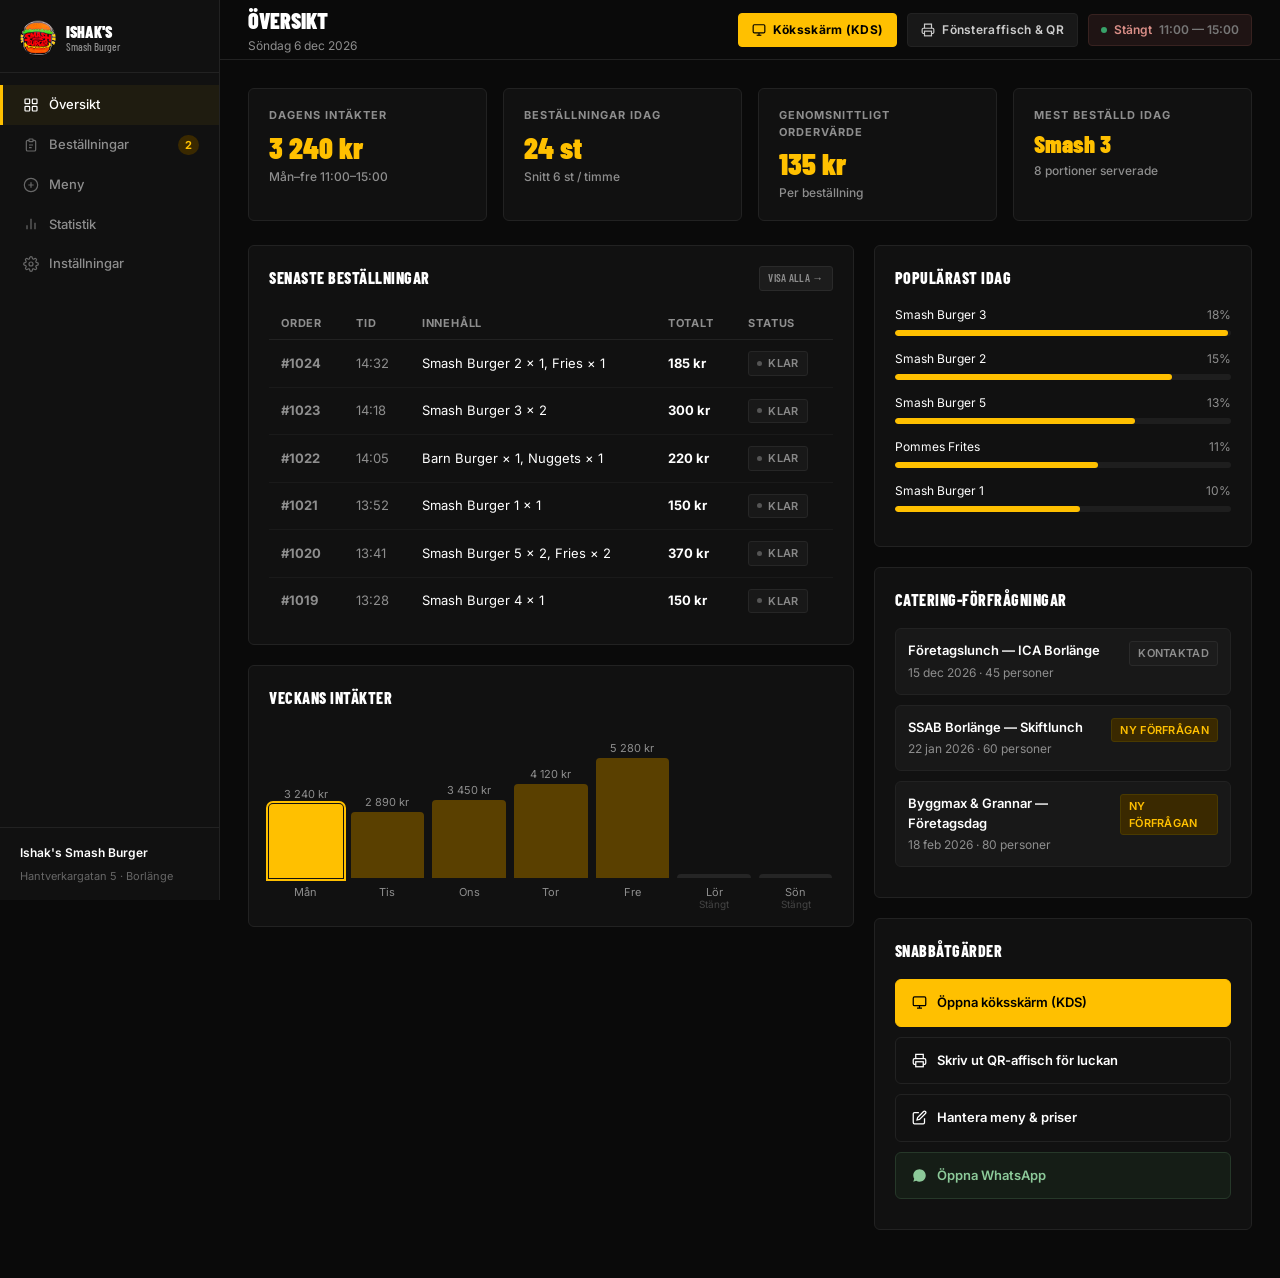
==== admin/index.html @ 3f431cbb "Eliminate AI slop: remove emojis, neon colors, purple links, and fake metrics; overhaul to Toast POS" ====
<!DOCTYPE html>
<html lang="sv">
<head>
  <meta charset="UTF-8" />
  <meta name="viewport" content="width=device-width, initial-scale=1.0" />
  <title>Admin — Ishak's Smash Burger</title>
  <meta name="robots" content="noindex, nofollow" />
  <link rel="icon" type="image/png" href="../assets/images/logo.png" />
  <link rel="preconnect" href="https://fonts.googleapis.com" />
  <link rel="preconnect" href="https://fonts.gstatic.com" crossorigin />
  <link href="https://fonts.googleapis.com/css2?family=Barlow+Condensed:wght@700;800;900&family=Inter:wght@400;500;600;700&display=swap" rel="stylesheet" />
<style>
*,*::before,*::after{box-sizing:border-box;margin:0;padding:0}
:root{
  --bg:#0A0A0A;--surface:#111111;--surface-2:#181818;--border:#222;
  --ink:#fff;--muted:#8E8E8E;--yellow:#FFC000;--yellow-dim:#3a2900;
  --green:#2ecc71;--green-dim:#0d2b1a;--red:#e74c3c;--red-dim:#2b0d0d;
  --sidebar:220px;--font-d:'Barlow Condensed',sans-serif;--font-b:'Inter',system-ui,sans-serif;
}
body{background:var(--bg);color:var(--ink);font-family:var(--font-b);font-size:14px;line-height:1.5;-webkit-font-smoothing:antialiased;display:flex;min-height:100vh}
a{text-decoration:none;color:inherit}button{cursor:pointer;border:none;background:none;font:inherit;color:inherit}
input,select,textarea{font:inherit;color:inherit;background:var(--surface-2);border:1px solid var(--border);border-radius:6px;padding:8px 12px;width:100%;outline:none;transition:border-color .15s}
input:focus,select:focus,textarea:focus{border-color:#444}

/* SIDEBAR */
.sidebar{
  width:var(--sidebar);min-width:var(--sidebar);background:var(--surface);border-right:1px solid var(--border);
  display:flex;flex-direction:column;position:fixed;top:0;left:0;height:100vh;z-index:200;transition:transform .25s;
}
.sidebar-logo{padding:20px 20px 16px;border-bottom:1px solid var(--border);display:flex;align-items:center;gap:10px}
.sidebar-logo svg{flex-shrink:0}
.sidebar-logo-text{font-family:var(--font-d);font-weight:900;font-size:16px;line-height:1.1;text-transform:uppercase}
.sidebar-logo-text span{display:block;font-size:11px;font-weight:500;text-transform:none;color:var(--muted)}
.sidebar-nav{flex:1;padding:12px 0;overflow-y:auto}
.nav-item{
  display:flex;align-items:center;gap:10px;padding:10px 20px;font-size:13px;font-weight:500;
  color:var(--muted);cursor:pointer;border-left:3px solid transparent;transition:all .15s;
}
.nav-item:hover{color:#fff;background:var(--surface-2)}
.nav-item.active{color:#fff;border-color:var(--yellow);background:rgba(255,192,0,.06)}
.nav-item svg{flex-shrink:0;opacity:.7}
.nav-item.active svg{opacity:1}
.sidebar-footer{padding:16px 20px;border-top:1px solid var(--border)}
.sidebar-footer-name{font-size:12px;font-weight:600;margin-bottom:6px}
.demo-badge{display:inline-block;background:var(--yellow);color:#000;font-family:var(--font-d);font-weight:800;font-size:11px;text-transform:uppercase;padding:3px 8px;border-radius:3px;letter-spacing:.5px}

/* MAIN */
.main{margin-left:var(--sidebar);flex:1;display:flex;flex-direction:column;min-height:100vh}
.topbar{
  position:sticky;top:0;z-index:100;background:var(--bg);border-bottom:1px solid var(--border);
  padding:0 28px;height:60px;display:flex;align-items:center;justify-content:space-between;gap:16px;
}
.topbar-left{display:flex;align-items:center;gap:14px}
.topbar-title{font-family:var(--font-d);font-weight:900;font-size:22px;text-transform:uppercase}
.topbar-sub{font-size:12px;color:var(--muted)}
.status-pill{display:flex;align-items:center;gap:7px;font-size:12px;font-weight:600;padding:6px 12px;border-radius:4px;border:1px solid #243b2a;background:#141f17;color:#8cc999}
.status-pill.closed{border-color:#382220;background:#1f1414;color:#d98e87}
.dot{width:6px;height:6px;border-radius:50%;background:#38a169}
.topbar-btn{background:var(--surface-2);border:1px solid var(--border);border-radius:4px;padding:7px 13px;font-size:12px;font-weight:600;letter-spacing:.3px;display:inline-flex;align-items:center;gap:7px;color:#ccc;transition:all .15s}
.topbar-btn:hover{border-color:#444;color:#fff;background:#222}
.topbar-btn.primary{background:var(--yellow);color:#000;border-color:var(--yellow);font-weight:700}
.topbar-btn.primary:hover{background:#e5ac00;border-color:#e5ac00}
.mobile-menu-btn{display:none;padding:8px;border-radius:6px;border:1px solid var(--border)}

/* CONTENT */
.content{padding:28px;flex:1}
.page{display:none}.page.active{display:block}

/* KPI GRID */
.kpi-grid{display:grid;grid-template-columns:repeat(4,1fr);gap:16px;margin-bottom:24px}
.kpi-card{background:var(--surface);border:1px solid var(--border);border-radius:6px;padding:18px 20px}
.kpi-label{font-size:11px;font-weight:700;text-transform:uppercase;letter-spacing:1px;color:var(--muted);margin-bottom:8px}
.kpi-value{font-family:var(--font-d);font-weight:900;font-size:30px;color:var(--yellow);line-height:1}
.kpi-sub{margin-top:6px;font-size:12px;color:var(--muted);font-weight:500}

/* SECTION CARDS */
.card{background:var(--surface);border:1px solid var(--border);border-radius:6px;padding:20px;margin-bottom:20px}
.card-title{font-family:var(--font-d);font-weight:800;font-size:16px;text-transform:uppercase;letter-spacing:.5px;margin-bottom:16px;display:flex;align-items:center;justify-content:space-between}

/* TABLES */
.data-table{width:100%;border-collapse:collapse}
.data-table th{font-size:11px;font-weight:700;text-transform:uppercase;letter-spacing:.8px;color:var(--muted);padding:8px 12px;text-align:left;border-bottom:1px solid var(--border)}
.data-table td{padding:11px 12px;border-bottom:1px solid #1a1a1a;font-size:13px;vertical-align:middle}
.data-table tr:last-child td{border:none}
.data-table tbody tr{transition:background .1s}
.data-table tbody tr:hover{background:var(--surface-2)}

/* STATUS TAGS */
.status-tag{display:inline-flex;align-items:center;gap:6px;font-size:11px;font-weight:600;padding:3px 8px;border-radius:3px;text-transform:uppercase;letter-spacing:.3px}
.status-done{background:#181818;color:#888;border:1px solid #262626}
.status-done::before{content:'';width:5px;height:5px;border-radius:50%;background:#555}
.status-active{background:#241d06;color:var(--yellow);border:1px solid #4a3a00}
.status-active::before{content:'';width:5px;height:5px;border-radius:50%;background:var(--yellow)}
.status-canceled{background:#261210;color:#c9756b;border:1px solid #421c17}

.badge{display:inline-flex;align-items:center;gap:4px;font-size:11px;font-weight:600;padding:3px 8px;border-radius:3px;text-transform:uppercase;letter-spacing:.3px}
.badge-green{background:#141f17;color:#8cc999;border:1px solid #233b2a}
.badge-yellow{background:var(--yellow-dim);color:var(--yellow);border:1px solid #4a3a00}
.badge-red{background:var(--red-dim);color:var(--red);border:1px solid #4a1d1d}
.badge-muted{background:#1c1c1c;color:var(--muted);border:1px solid #2a2a2a}

/* BARS */
.bar-wrap{margin-bottom:14px}
.bar-label{display:flex;justify-content:space-between;font-size:12px;margin-bottom:6px}
.bar-track{background:#1e1e1e;border-radius:3px;height:6px;overflow:hidden}
.bar-fill{height:100%;background:var(--yellow);border-radius:3px;transition:width .6s ease}

/* WEEKLY CHART */
.chart-wrap{display:flex;align-items:flex-end;gap:8px;height:140px;padding-bottom:28px;position:relative}
.chart-bar-col{flex:1;display:flex;flex-direction:column;align-items:center;gap:0;position:relative}
.chart-bar{width:100%;border-radius:4px 4px 0 0;min-height:4px;transition:height .4s ease;position:relative}
.chart-bar.active-day{outline:2px solid var(--yellow);outline-offset:1px}
.chart-bar-val{font-size:11px;color:var(--muted);position:absolute;top:-18px;white-space:nowrap;left:50%;transform:translateX(-50%)}
.chart-day{font-size:11px;color:var(--muted);margin-top:6px;position:absolute;bottom:-22px}
.chart-closed{font-size:10px;color:#444;position:absolute;bottom:-34px}

/* TWO COL */
.two-col{display:grid;grid-template-columns:1.6fr 1fr;gap:20px}
.three-col{display:grid;grid-template-columns:repeat(3,1fr);gap:16px}

/* CATERING ITEM */
.catering-item{padding:12px;background:var(--surface-2);border-radius:6px;border:1px solid var(--border);margin-bottom:10px;display:flex;align-items:flex-start;justify-content:space-between;gap:12px}
.catering-name{font-weight:600;font-size:13px;margin-bottom:3px}
.catering-meta{font-size:12px;color:var(--muted)}

/* QUICK ACTIONS */
.action-btn{display:flex;align-items:center;gap:10px;padding:13px 16px;border-radius:6px;border:1px solid var(--border);font-size:13px;font-weight:600;width:100%;margin-bottom:10px;transition:all .15s}
.action-btn:hover{border-color:#444;background:var(--surface-2)}
.action-btn.primary{background:var(--yellow);color:#000;border-color:var(--yellow)}
.action-btn.primary:hover{background:#E5AC00;border-color:#E5AC00}
.action-btn.wa{background:#151d16;color:#8cc999;border-color:#263829}
.action-btn.wa:hover{background:#1a261c;border-color:#35523a}

/* ORDER FILTERS */
.filter-tabs{display:flex;gap:4px;margin-bottom:16px;border-bottom:1px solid var(--border);padding-bottom:0}
.filter-tab{font-family:var(--font-d);font-weight:800;font-size:13px;text-transform:uppercase;letter-spacing:.5px;padding:10px 16px;color:var(--muted);border-bottom:2px solid transparent;cursor:pointer;transition:all .15s;white-space:nowrap}
.filter-tab.active{color:#fff;border-color:var(--yellow)}
.filter-tab:hover{color:#fff}
.search-row{display:flex;gap:10px;margin-bottom:16px}
.search-row input{max-width:280px}

/* ORDER DETAIL EXPAND */
.order-detail{background:var(--surface-2);padding:14px 12px;border-top:1px solid var(--border);font-size:12px;color:var(--muted);display:none}
.order-detail.open{display:block}
.order-items-list{list-style:none;margin:6px 0 10px}
.order-items-list li{padding:3px 0;display:flex;justify-content:space-between}

/* MENU ADMIN */
.menu-admin-tabs{display:flex;gap:4px;margin-bottom:20px;flex-wrap:wrap}
.menu-admin-tab{font-family:var(--font-d);font-weight:800;font-size:13px;text-transform:uppercase;padding:8px 14px;border-radius:4px;border:1px solid var(--border);color:var(--muted);cursor:pointer;transition:all .15s}
.menu-admin-tab.active{background:var(--yellow);color:#000;border-color:var(--yellow)}
.menu-row{display:grid;grid-template-columns:52px 1fr auto auto;align-items:center;gap:14px;padding:12px 0;border-bottom:1px solid #1a1a1a}
.menu-row:last-child{border:none}
.menu-row-img{width:52px;height:40px;border-radius:5px;object-fit:cover;border:1px solid var(--border)}
.menu-row-name{font-weight:600;font-size:13px}
.menu-row-desc{font-size:12px;color:var(--muted);margin-top:2px}
.price-input{width:80px;text-align:center;font-family:var(--font-d);font-weight:800;font-size:16px;color:var(--yellow)}
.toggle{position:relative;width:38px;height:21px;cursor:pointer}
.toggle input{opacity:0;width:0;height:0;position:absolute}
.toggle-track{position:absolute;top:0;left:0;right:0;bottom:0;background:#333;border-radius:21px;transition:.2s}
.toggle input:checked+.toggle-track{background:var(--yellow)}
.toggle-thumb{position:absolute;height:15px;width:15px;left:3px;bottom:3px;background:#fff;border-radius:50%;transition:.2s}
.toggle input:checked~.toggle-thumb{transform:translateX(17px)}

/* STATISTIK CHARTS */
.stat-kpi-grid{display:grid;grid-template-columns:repeat(3,1fr);gap:16px;margin-bottom:24px}
.period-tabs{display:flex;gap:4px;margin-bottom:20px}
.period-tab{font-size:12px;font-weight:600;padding:6px 14px;border-radius:4px;border:1px solid var(--border);color:var(--muted);cursor:pointer}
.period-tab.active{background:var(--surface-2);color:#fff;border-color:#333}
.heatmap{display:grid;grid-template-columns:40px repeat(5,1fr);gap:3px}
.heatmap-label{font-size:11px;color:var(--muted);display:flex;align-items:center}
.heatmap-cell{height:32px;border-radius:3px;display:flex;align-items:center;justify-content:center;font-size:10px;font-weight:600}
.heatmap-header{font-size:11px;color:var(--muted);text-align:center;padding:4px 0}
.tall-chart{height:180px;display:flex;align-items:flex-end;gap:6px;padding-bottom:24px;position:relative;margin-top:8px}
.tall-bar-col{flex:1;display:flex;flex-direction:column;align-items:center;position:relative}
.tall-bar{width:100%;border-radius:3px 3px 0 0;min-height:2px;position:relative;transition:height .5s ease}
.tall-bar-val{position:absolute;top:-16px;font-size:10px;color:var(--muted);left:50%;transform:translateX(-50%);white-space:nowrap}
.tall-day{font-size:10px;color:var(--muted);position:absolute;bottom:-18px}

/* INSTELLNINGAR */
.settings-section{margin-bottom:28px}
.settings-label{font-size:11px;font-weight:700;text-transform:uppercase;letter-spacing:1px;color:var(--muted);margin-bottom:8px;display:block}
.settings-row{display:grid;grid-template-columns:1fr 1fr;gap:16px;margin-bottom:12px}
.hours-row{display:grid;grid-template-columns:120px 1fr 1fr 60px;align-items:center;gap:12px;padding:8px 0;border-bottom:1px solid #1a1a1a}
.hours-day{font-size:13px;font-weight:600}
.save-btn{background:var(--yellow);color:#000;font-family:var(--font-d);font-weight:800;font-size:14px;text-transform:uppercase;letter-spacing:.5px;padding:10px 24px;border-radius:5px;transition:background .15s}
.save-btn:hover{background:#E5AC00}

/* TOAST */
.toast{position:fixed;bottom:24px;right:24px;background:#1e1e1e;border:1px solid var(--border);border-left:3px solid var(--green);border-radius:6px;padding:12px 18px;font-size:13px;font-weight:500;z-index:9999;transform:translateY(80px);opacity:0;transition:all .3s;pointer-events:none;max-width:280px}
.toast.show{transform:translateY(0);opacity:1}

/* OVERLAY */
.sidebar-overlay{display:none;position:fixed;inset:0;background:rgba(0,0,0,.7);z-index:190}

/* STAT CARD */
.stat-card{background:var(--surface);border:1px solid var(--border);border-radius:8px;padding:18px}
.stat-card-label{font-size:11px;font-weight:700;text-transform:uppercase;letter-spacing:1px;color:var(--muted);margin-bottom:8px}
.stat-card-val{font-family:var(--font-d);font-weight:900;font-size:28px;color:var(--yellow)}
.stat-card-sub{font-size:12px;color:var(--muted);margin-top:4px}

/* ORDER COUNT BADGE */
.nav-count{margin-left:auto;background:var(--yellow-dim);color:var(--yellow);font-size:11px;font-weight:700;padding:2px 7px;border-radius:10px}

@media(max-width:900px){
  .kpi-grid{grid-template-columns:repeat(2,1fr)}
  .two-col{grid-template-columns:1fr}
  .stat-kpi-grid{grid-template-columns:repeat(2,1fr)}
  .three-col{grid-template-columns:1fr}
}
@media(max-width:768px){
  .sidebar{transform:translateX(-100%)}
  .sidebar.open{transform:translateX(0)}
  .sidebar-overlay.open{display:block}
  .main{margin-left:0}
  .mobile-menu-btn{display:flex}
  .content{padding:16px}
  .kpi-grid{grid-template-columns:repeat(2,1fr);gap:12px}
  .settings-row{grid-template-columns:1fr}
  .hours-row{grid-template-columns:1fr 1fr 1fr 50px}
  .menu-row{grid-template-columns:40px 1fr auto auto;gap:10px}
}
</style>
</head>
<body>

<div class="sidebar-overlay" id="overlay"></div>

<!-- SIDEBAR -->
<aside class="sidebar" id="sidebar">
  <a href="../index.html" class="sidebar-logo" title="Tillbaka till webbplatsen">
    <img src="../assets/images/logo.png" alt="Ishak's Smash Burger" style="width:36px;height:36px;object-fit:contain;flex-shrink:0" />
    <div class="sidebar-logo-text">
      Ishak's<span>Smash Burger</span>
    </div>
  </a>

  <nav class="sidebar-nav">
    <div class="nav-item active" data-page="oversikt">
      <svg width="16" height="16" fill="none" stroke="currentColor" stroke-width="1.8" viewBox="0 0 24 24"><rect x="3" y="3" width="7" height="7" rx="1"/><rect x="14" y="3" width="7" height="7" rx="1"/><rect x="3" y="14" width="7" height="7" rx="1"/><rect x="14" y="14" width="7" height="7" rx="1"/></svg>
      Översikt
    </div>
    <div class="nav-item" data-page="bestallningar">
      <svg width="16" height="16" fill="none" stroke="currentColor" stroke-width="1.8" viewBox="0 0 24 24"><path d="M9 5H7a2 2 0 00-2 2v12a2 2 0 002 2h10a2 2 0 002-2V7a2 2 0 00-2-2h-2"/><rect x="9" y="3" width="6" height="4" rx="1"/><path d="M9 12h6M9 16h4"/></svg>
      Beställningar
      <span class="nav-count" id="pendingCount">2</span>
    </div>
    <div class="nav-item" data-page="meny">
      <svg width="16" height="16" fill="none" stroke="currentColor" stroke-width="1.8" viewBox="0 0 24 24"><path d="M12 2C6.48 2 2 6.48 2 12s4.48 10 10 10 10-4.48 10-10S17.52 2 12 2z"/><path d="M8 12h8M12 8v8"/></svg>
      Meny
    </div>
    <div class="nav-item" data-page="statistik">
      <svg width="16" height="16" fill="none" stroke="currentColor" stroke-width="1.8" viewBox="0 0 24 24"><path d="M18 20V10M12 20V4M6 20v-6"/></svg>
      Statistik
    </div>
    <div class="nav-item" data-page="installningar">
      <svg width="16" height="16" fill="none" stroke="currentColor" stroke-width="1.8" viewBox="0 0 24 24"><circle cx="12" cy="12" r="3"/><path d="M19.4 15a1.65 1.65 0 00.33 1.82l.06.06a2 2 0 010 2.83 2 2 0 01-2.83 0l-.06-.06a1.65 1.65 0 00-1.82-.33 1.65 1.65 0 00-1 1.51V21a2 2 0 01-4 0v-.09A1.65 1.65 0 009 19.4a1.65 1.65 0 00-1.82.33l-.06.06a2 2 0 01-2.83-2.83l.06-.06A1.65 1.65 0 004.68 15a1.65 1.65 0 00-1.51-1H3a2 2 0 010-4h.09A1.65 1.65 0 004.6 9a1.65 1.65 0 00-.33-1.82l-.06-.06a2 2 0 012.83-2.83l.06.06A1.65 1.65 0 009 4.68a1.65 1.65 0 001-1.51V3a2 2 0 014 0v.09a1.65 1.65 0 001 1.51 1.65 1.65 0 001.82-.33l.06-.06a2 2 0 012.83 2.83l-.06.06A1.65 1.65 0 0019.4 9a1.65 1.65 0 001.51 1H21a2 2 0 010 4h-.09a1.65 1.65 0 00-1.51 1z"/></svg>
      Inställningar
    </div>
  </nav>

  <div class="sidebar-footer">
    <div class="sidebar-footer-name">Ishak's Smash Burger</div>
    <div style="font-size:11px;color:#666;margin-top:2px;">Hantverkargatan 5 · Borlänge</div>
  </div>
</aside>

<!-- MAIN -->
<div class="main">
  <div class="topbar">
    <div class="topbar-left">
      <button class="mobile-menu-btn" id="menuBtn" aria-label="Meny">
        <svg width="20" height="20" fill="none" stroke="currentColor" stroke-width="2" viewBox="0 0 24 24"><path d="M3 12h18M3 6h18M3 18h18"/></svg>
      </button>
      <div>
        <div class="topbar-title" id="pageTitle">Översikt</div>
        <div class="topbar-sub" id="pageDate"></div>
      </div>
    </div>
    <div style="display:flex;align-items:center;gap:10px">
      <a href="kds.html" class="topbar-btn primary" style="text-decoration:none;">
        <svg width="14" height="14" fill="none" stroke="currentColor" stroke-width="2" viewBox="0 0 24 24"><rect x="2" y="3" width="20" height="14" rx="2"/><line x1="8" y1="21" x2="16" y2="21"/><line x1="12" y1="17" x2="12" y2="21"/></svg>
        Köksskärm (KDS)
      </a>
      <a href="qr.html" class="topbar-btn" style="text-decoration:none;">
        <svg width="14" height="14" fill="none" stroke="currentColor" stroke-width="2" viewBox="0 0 24 24"><polyline points="6 9 6 2 18 2 18 9"/><path d="M6 18H4a2 2 0 0 1-2-2v-5a2 2 0 0 1 2-2h16a2 2 0 0 1 2 2v5a2 2 0 0 1-2 2h-2"/><rect x="6" y="14" width="12" height="8"/></svg>
        Fönsteraffisch &amp; QR
      </a>
      <div class="status-pill open" id="statusPill">
        <span class="dot"></span>
        <span id="statusText">Öppet nu</span>
        <span style="color:#777">11:00 — 15:00</span>
      </div>
    </div>
  </div>

  <div class="content">

    <!-- PAGE: ÖVERSIKT -->
    <div class="page active" id="page-oversikt">
      <div class="kpi-grid">
        <div class="kpi-card">
          <div class="kpi-label">Dagens intäkter</div>
          <div class="kpi-value">3 240 kr</div>
          <div class="kpi-sub">Mån–fre 11:00–15:00</div>
        </div>
        <div class="kpi-card">
          <div class="kpi-label">Beställningar idag</div>
          <div class="kpi-value">24 st</div>
          <div class="kpi-sub">Snitt 6 st / timme</div>
        </div>
        <div class="kpi-card">
          <div class="kpi-label">Genomsnittligt ordervärde</div>
          <div class="kpi-value">135 kr</div>
          <div class="kpi-sub">Per beställning</div>
        </div>
        <div class="kpi-card">
          <div class="kpi-label">Mest beställd idag</div>
          <div class="kpi-value" style="font-size:24px">Smash 3</div>
          <div class="kpi-sub">8 portioner serverade</div>
        </div>
      </div>

      <div class="two-col">
        <div>
          <div class="card">
            <div class="card-title">
              Senaste beställningar
              <button class="badge badge-muted" onclick="goToPage('bestallningar')" style="cursor:pointer">Visa alla →</button>
            </div>
            <table class="data-table">
              <thead><tr>
                <th>Order</th><th>Tid</th><th>Innehåll</th><th>Totalt</th><th>Status</th>
              </tr></thead>
              <tbody id="overviewOrders"></tbody>
            </table>
          </div>

          <div class="card">
            <div class="card-title">Veckans intäkter</div>
            <div style="padding-top:20px">
              <div class="chart-wrap" id="weekChart"></div>
            </div>
          </div>
        </div>

        <div>
          <div class="card">
            <div class="card-title">Populärast idag</div>
            <div id="popularItems"></div>
          </div>

          <div class="card">
            <div class="card-title">Catering-förfrågningar</div>
            <div class="catering-item">
              <div>
                <div class="catering-name">Företagslunch — ICA Borlänge</div>
                <div class="catering-meta">15 dec 2026 · 45 personer</div>
              </div>
              <span class="badge badge-muted">Kontaktad</span>
            </div>
            <div class="catering-item">
              <div>
                <div class="catering-name">SSAB Borlänge — Skiftlunch</div>
                <div class="catering-meta">22 jan 2026 · 60 personer</div>
              </div>
              <span class="badge badge-yellow">Ny förfrågan</span>
            </div>
            <div class="catering-item">
              <div>
                <div class="catering-name">Byggmax &amp; Grannar — Företagsdag</div>
                <div class="catering-meta">18 feb 2026 · 80 personer</div>
              </div>
              <span class="badge badge-yellow">Ny förfrågan</span>
            </div>
          </div>

          <div class="card">
            <div class="card-title">Snabbåtgärder</div>
            <a href="kds.html" class="action-btn primary" style="text-decoration:none;">
              <svg width="15" height="15" fill="none" stroke="currentColor" stroke-width="2" viewBox="0 0 24 24"><rect x="2" y="3" width="20" height="14" rx="2"/><line x1="8" y1="21" x2="16" y2="21"/><line x1="12" y1="17" x2="12" y2="21"/></svg>
              Öppna köksskärm (KDS)
            </a>
            <a href="qr.html" class="action-btn" style="text-decoration:none;">
              <svg width="15" height="15" fill="none" stroke="currentColor" stroke-width="2" viewBox="0 0 24 24"><polyline points="6 9 6 2 18 2 18 9"/><path d="M6 18H4a2 2 0 0 1-2-2v-5a2 2 0 0 1 2-2h16a2 2 0 0 1 2 2v5a2 2 0 0 1-2 2h-2"/><rect x="6" y="14" width="12" height="8"/></svg>
              Skriv ut QR-affisch för luckan
            </a>
            <button class="action-btn" onclick="goToPage('meny')">
              <svg width="15" height="15" fill="none" stroke="currentColor" stroke-width="2" viewBox="0 0 24 24"><path d="M11 4H4a2 2 0 00-2 2v14a2 2 0 002 2h14a2 2 0 002-2v-7"/><path d="M18.5 2.5a2.121 2.121 0 013 3L12 15l-4 1 1-4 9.5-9.5z"/></svg>
              Hantera meny &amp; priser
            </button>
            <button class="action-btn wa" onclick="window.open('https://wa.me/46705491132','_blank')">
              <svg width="15" height="15" fill="currentColor" viewBox="0 0 24 24"><path d="M17.472 14.382c-.297-.149-1.758-.867-2.03-.967-.273-.099-.471-.148-.67.15-.197.297-.767.966-.94 1.164-.173.199-.347.223-.644.075-.297-.15-1.255-.463-2.39-1.475-.883-.788-1.48-1.761-1.653-2.059-.173-.297-.018-.458.13-.606.134-.133.298-.347.446-.52.149-.174.198-.298.298-.497.099-.198.05-.371-.025-.52-.075-.149-.669-1.612-.916-2.207-.242-.579-.487-.5-.669-.51-.173-.008-.371-.01-.57-.01-.198 0-.52.074-.792.372-.272.297-1.04 1.016-1.04 2.479 0 1.462 1.065 2.875 1.213 3.074.149.198 2.096 3.2 5.077 4.487.709.306 1.262.489 1.694.625.712.227 1.36.195 1.871.118.571-.085 1.758-.719 2.006-1.413.248-.694.248-1.289.173-1.413-.074-.124-.272-.198-.57-.347z"/><path d="M11.994 2C6.472 2 2 6.472 2 11.994c0 1.978.572 3.818 1.56 5.372L2 22l4.792-1.527A9.964 9.964 0 0011.994 22C17.516 22 22 17.528 22 12.006 22 6.484 17.516 2 11.994 2z"/></svg>
              Öppna WhatsApp
            </button>
          </div>
        </div>
      </div>
    </div>

    <!-- PAGE: BESTÄLLNINGAR -->
    <div class="page" id="page-bestallningar">
      <div class="kpi-grid" style="grid-template-columns:repeat(4,1fr);margin-bottom:20px">
        <div class="kpi-card">
          <div class="kpi-label">Totalt idag</div>
          <div class="kpi-value">24 st</div>
        </div>
        <div class="kpi-card">
          <div class="kpi-label">I kö nu</div>
          <div class="kpi-value" style="color:var(--yellow)">2 st</div>
        </div>
        <div class="kpi-card">
          <div class="kpi-label">Klara idag</div>
          <div class="kpi-value" style="color:var(--green)">22 st</div>
        </div>
        <div class="kpi-card">
          <div class="kpi-label">Totalt inkl. igår</div>
          <div class="kpi-value">45 st</div>
        </div>
      </div>

      <div class="card">
        <div class="search-row">
          <input type="text" placeholder="Sök order, innehåll..." id="orderSearch" oninput="filterOrders()" />
          <select onchange="filterOrders()" id="orderStatusFilter" style="width:160px">
            <option value="all">Alla statusar</option>
            <option value="kö">I kö</option>
            <option value="klar">Klar</option>
            <option value="avbruten">Avbruten</option>
          </select>
        </div>
        <div class="filter-tabs">
          <div class="filter-tab active" data-filter="all" onclick="setOrderFilter(this,'all')">Alla <span style="color:var(--muted)">(24)</span></div>
          <div class="filter-tab" data-filter="kö" onclick="setOrderFilter(this,'kö')">I kö <span style="color:var(--muted)">(2)</span></div>
          <div class="filter-tab" data-filter="klar" onclick="setOrderFilter(this,'klar')">Klar <span style="color:var(--muted)">(22)</span></div>
          <div class="filter-tab" data-filter="avbruten" onclick="setOrderFilter(this,'avbruten')">Avbruten <span style="color:var(--muted)">(0)</span></div>
        </div>
        <table class="data-table" id="ordersTable">
          <thead><tr>
            <th></th><th>Order#</th><th>Tid</th><th>Innehåll</th><th>Kanal</th><th>Totalt</th><th>Status</th><th>Åtgärd</th>
          </tr></thead>
          <tbody id="ordersBody"></tbody>
        </table>
      </div>
    </div>

    <!-- PAGE: MENY -->
    <div class="page" id="page-meny">
      <div class="three-col" style="margin-bottom:20px">
        <div class="kpi-card">
          <div class="kpi-label">Aktiva rätter</div>
          <div class="kpi-value" id="activeItems">12</div>
        </div>
        <div class="kpi-card">
          <div class="kpi-label">Pausade rätter</div>
          <div class="kpi-value" style="color:var(--muted)" id="pausedItems">0</div>
        </div>
        <div class="kpi-card">
          <div class="kpi-label">Senast uppdaterad</div>
          <div class="kpi-value" style="font-size:18px">Idag 11:04</div>
        </div>
      </div>

      <div class="card">
        <div class="card-title">
          Menyredigering
          <button class="save-btn" onclick="saveMenu()">Spara ändringar</button>
        </div>
        <div class="menu-admin-tabs" id="menuAdminTabs"></div>
        <div id="menuAdminContent"></div>
      </div>
    </div>

    <!-- PAGE: STATISTIK -->
    <div class="page" id="page-statistik">
      <div class="period-tabs">
        <div class="period-tab active" onclick="setPeriod(this,'week')">Denna vecka</div>
        <div class="period-tab" onclick="setPeriod(this,'month')">Denna månad</div>
        <div class="period-tab" onclick="setPeriod(this,'3month')">Senaste 3 mån</div>
      </div>

      <div class="stat-kpi-grid">
        <div class="stat-card">
          <div class="stat-card-label">Total omsättning</div>
          <div class="stat-card-val" id="statRevenue">20 180 kr</div>
          <div class="stat-card-sub" id="statRevSub">▲ +18% vs förra veckan</div>
        </div>
        <div class="stat-card">
          <div class="stat-card-label">Antal beställningar</div>
          <div class="stat-card-val" id="statOrders">149 st</div>
          <div class="stat-card-sub" id="statOrdSub">▲ +21 vs förra veckan</div>
        </div>
        <div class="stat-card">
          <div class="stat-card-label">Snittordervärde</div>
          <div class="stat-card-val" id="statAvg">135 kr</div>
          <div class="stat-card-sub" id="statAvgSub">Stabilt</div>
        </div>
      </div>

      <div class="two-col">
        <div class="card">
          <div class="card-title">Omsättning per dag</div>
          <div class="tall-chart" id="statChart"></div>
        </div>
        <div class="card">
          <div class="card-title">Bästsäljare</div>
          <div id="statBest"></div>
        </div>
      </div>

      <div class="two-col">
        <div class="card">
          <div class="card-title">Topptimmar (beställningar)</div>
          <div id="heatmapWrap" style="margin-top:4px"></div>
        </div>
        <div class="card">
          <div class="card-title">Betalningsmetod</div>
          <div id="paymentChart" style="margin-top:8px"></div>
        </div>
      </div>
    </div>

    <!-- PAGE: INSTÄLLNINGAR -->
    <div class="page" id="page-installningar">
      <div class="two-col">
        <div>
          <div class="card">
            <div class="card-title">Restauranginformation</div>
            <div class="settings-section">
              <label class="settings-label">Namn</label>
              <input type="text" value="Ishak's Smash Burger" />
            </div>
            <div class="settings-row">
              <div>
                <label class="settings-label">Gatuadress</label>
                <input type="text" value="Hantverkargatan 5" />
              </div>
              <div>
                <label class="settings-label">Postnummer</label>
                <input type="text" value="781 71 Borlänge" />
              </div>
            </div>
            <div class="settings-row">
              <div>
                <label class="settings-label">Telefon / Swish</label>
                <input type="text" value="+46 70 549 11 32" />
              </div>
              <div>
                <label class="settings-label">WhatsApp-nummer</label>
                <input type="text" value="46705491132" />
              </div>
            </div>
            <div class="settings-section">
              <label class="settings-label">Instagram</label>
              <input type="text" value="@ishaks_smashburger" />
            </div>
            <button class="save-btn" onclick="showToast('Restauranginformation sparad!')">Spara</button>
          </div>

          <div class="card">
            <div class="card-title">Meddelandetext (WhatsApp-kvitto)</div>
            <div class="settings-section">
              <label class="settings-label">Intro-text</label>
              <textarea rows="3" style="resize:vertical">Tack för din beställning hos Ishak's Smash Burger! Vi bekräftar din beställning inom kort.</textarea>
            </div>
            <div class="settings-section">
              <label class="settings-label">Avslutningstext</label>
              <textarea rows="2" style="resize:vertical">Vi ses vid luckan på Hantverkargatan 5. Swish: 070-549 11 32</textarea>
            </div>
            <button class="save-btn" onclick="showToast('Meddelandetext sparad!')">Spara</button>
          </div>
        </div>

        <div>
          <div class="card">
            <div class="card-title">Öppettider</div>
            <div id="hoursEditor"></div>
            <div style="margin-top:16px">
              <button class="save-btn" onclick="showToast('Öppettider sparade!')">Spara öppettider</button>
            </div>
          </div>

          <div class="card">
            <div class="card-title">Leveransinställningar</div>
            <div class="settings-section">
              <label class="settings-label">Beräknad väntetid</label>
              <select>
                <option>10–15 min</option>
                <option selected>15–20 min</option>
                <option>20–25 min</option>
                <option>25–30 min</option>
              </select>
            </div>
            <div class="settings-section">
              <label class="settings-label">Ordertyp</label>
              <select>
                <option selected>Avhämtning (Hämta-själv)</option>
                <option>WhatsApp-beställning + avhämtning</option>
              </select>
            </div>
            <div class="settings-section" style="display:flex;align-items:center;justify-content:space-between;padding:10px 0;border-top:1px solid var(--border)">
              <span style="font-weight:600;font-size:13px">Ta emot beställningar</span>
              <label class="toggle" style="margin-left:auto">
                <input type="checkbox" checked id="acceptOrders" />
                <span class="toggle-track"></span>
                <span class="toggle-thumb"></span>
              </label>
            </div>
            <button class="save-btn" onclick="showToast('Inställningar sparade!')">Spara</button>
          </div>

          <div class="card">
            <div class="card-title">Systeminfo</div>
            <div style="font-size:12px;color:var(--muted);line-height:2">
              <div>Version: <span style="color:#fff">1.0.4 (Produktion)</span></div>
              <div>GitHub Pages: <a href="https://tal3at10.github.io/ishaks-smashburger/" target="_blank" style="color:var(--yellow)">tal3at10.github.io/ishaks-smashburger</a></div>
              <div>Publik webbplats: <span style="color:#8cc999">Aktiv</span></div>
              <div>WhatsApp Integration: <span style="color:#8cc999">Konfigurerad</span></div>
            </div>
          </div>
        </div>
      </div>
    </div>

  </div><!-- /content -->
</div><!-- /main -->

<div class="toast" id="toast"></div>

<script>
// ===== DATA =====
const ORDERS = [
  {id:'#1024',tid:'14:32',items:'Smash Burger 2 × 1, Fries × 1',kanal:'WhatsApp',total:185,status:'klar',details:['Smash Burger 2 × 1 — 150 kr','Pommes Frites × 1 — 35 kr'],extras:'Dubbelkött',note:''},
  {id:'#1023',tid:'14:18',items:'Smash Burger 3 × 2',kanal:'WhatsApp',total:300,status:'klar',details:['Smash Burger 3 × 2 — 300 kr'],extras:'',note:'Extra sås'},
  {id:'#1022',tid:'14:05',items:'Barn Burger × 1, Nuggets × 1',kanal:'Foodora',total:220,status:'klar',details:['Barn Burger × 1 — 110 kr','Chicken Nuggets × 1 — 110 kr'],extras:'',note:''},
  {id:'#1021',tid:'13:52',items:'Smash Burger 1 × 1',kanal:'WhatsApp',total:150,status:'klar',details:['Smash Burger 1 × 1 — 150 kr'],extras:'',note:'Utan lök'},
  {id:'#1020',tid:'13:41',items:'Smash Burger 5 × 2, Fries × 2',kanal:'WhatsApp',total:370,status:'klar',details:['Smash Burger 5 × 2 — 300 kr','Pommes Frites × 2 — 70 kr'],extras:'',note:''},
  {id:'#1019',tid:'13:28',items:'Smash Burger 4 × 1',kanal:'Foodora',total:150,status:'klar',details:['Smash Burger 4 × 1 — 150 kr'],extras:'Glutenfritt',note:''},
  {id:'#1018',tid:'13:15',items:'Smash Burger 6 × 1, Nuggets × 1',kanal:'WhatsApp',total:260,status:'kö',details:['Smash Burger 6 × 1 — 150 kr','Chicken Nuggets × 1 — 110 kr'],extras:'',note:'Snälla ta bort jalapeños'},
  {id:'#1017',tid:'13:02',items:'Barn Burger × 2',kanal:'WhatsApp',total:220,status:'kö',details:['Barn Burger × 2 — 220 kr'],extras:'',note:'Till barn, lugnt med krydda'},
  {id:'#1016',tid:'12:48',items:'Smash Burger 1 × 3',kanal:'Foodora',total:450,status:'klar',details:['Smash Burger 1 × 3 — 450 kr'],extras:'',note:''},
  {id:'#1015',tid:'12:33',items:'Smash Burger 2 × 2, Dips × 2',kanal:'WhatsApp',total:320,status:'klar',details:['Smash Burger 2 × 2 — 300 kr','Dippsåser × 2 — 20 kr'],extras:'',note:''},
  {id:'#1014',tid:'12:20',items:'Smash Burger 3 × 1, Chili × 2',kanal:'WhatsApp',total:210,status:'klar',details:['Smash Burger 3 × 1 — 150 kr','Chili Cheese Nuggets × 2 — 60 kr'],extras:'',note:''},
  {id:'#1013',tid:'12:11',items:'Nuggets × 2',kanal:'Foodora',total:220,status:'klar',details:['Chicken Nuggets × 2 — 220 kr'],extras:'',note:''},
];

const MENU_DATA = [
  {cat:'Smash Burgers',items:[
    {id:'sb1',name:'Smash Burger 1',desc:'Dubbel patty, cheddar, karamelliserad lök, pickles',price:150,active:true,img:'../assets/images/smash-burger-2.jpg'},
    {id:'sb2',name:'Smash Burger 2',desc:'Dubbel patty, bacon, cheddar, jalapeño, chipotle-majo',price:150,active:true,img:'../assets/images/smash-burger-3.jpg'},
    {id:'sb3',name:'Smash Burger 3',desc:'Trippel smash, trippel cheddar, pickles, lök',price:150,active:true,img:'../assets/images/smash-burger-5.jpg'},
    {id:'sb4',name:'Smash Burger 4',desc:'Dubbel patty, gruyère, karamelliserad lök, dijon',price:150,active:true,img:'../assets/images/smash-burger-2.jpg'},
    {id:'sb5',name:'Smash Burger 5',desc:'Smashad patty, blåmögelost, knaprig bacon',price:150,active:true,img:'../assets/images/smash-burger-5.jpg'},
    {id:'sb6',name:'Smash Burger 6',desc:'Kycklingpatty, picklade jalapeños, pico de gallo',price:150,active:true,img:'../assets/images/smash-burger-3.jpg'},
  ]},
  {cat:'Klassiker',items:[
    {id:'barn',name:'Barn Burger',desc:'Enkel patty, cheddar, ketchup, senap, lök',price:110,active:true,img:'../assets/images/barn-burger.jpg'},
    {id:'nuggets',name:'Chicken Nuggets',desc:'8 knapriga kycklingnuggets, valfri dippsås',price:110,active:true,img:'../assets/images/chicken-nuggets.jpg'},
  ]},
  {cat:'Smårätter',items:[
    {id:'fries',name:'Pommes Frites',desc:'Nyfriterade pommes, havssalt',price:35,active:true,img:'../assets/images/fries.jpg'},
    {id:'chili',name:'Chili Cheese Nuggets',desc:'6 st — krämig ostfyllning, chiliskorpa',price:30,active:true,img:'../assets/images/chili-cheese.jpg'},
    {id:'dips',name:'Dippsåser',desc:'Tryffelmajo · Srirachamajo · Ketchup',price:10,active:true,img:'../assets/images/dips.jpg'},
  ]},
  {cat:'Drycker',items:[
    {id:'drink',name:'Dryck 33 cl',desc:'Coca-Cola, Zero, Fanta, Sprite',price:15,active:true,img:'../assets/images/drinks.jpg'},
  ]},
];

const WEEK_DATA = {
  week:{days:['Mån','Tis','Ons','Tor','Fre','Lör','Sön'],vals:[3240,2890,3450,4120,5280,0,0],cur:0},
  month:{days:['V44','V45','V46','V47'],vals:[18200,20400,19800,22100],cur:3},
  '3month':{days:['Sep','Okt','Nov'],vals:[71000,84000,62000],cur:2},
};

const HOURS_DATA = [
  {day:'Måndag',open:true,start:'11:00',end:'15:00'},
  {day:'Tisdag',open:true,start:'11:00',end:'15:00'},
  {day:'Onsdag',open:true,start:'11:00',end:'15:00'},
  {day:'Torsdag',open:true,start:'11:00',end:'15:00'},
  {day:'Fredag',open:true,start:'11:00',end:'15:00'},
  {day:'Lördag',open:false,start:'',end:''},
  {day:'Söndag',open:false,start:'',end:''},
];

const BEST_SELLERS = [
  {name:'Smash Burger 3',pct:18,count:43},
  {name:'Smash Burger 2',pct:15,count:36},
  {name:'Smash Burger 5',pct:13,count:31},
  {name:'Pommes Frites',pct:11,count:26},
  {name:'Smash Burger 1',pct:10,count:24},
  {name:'Chicken Nuggets',pct:8,count:19},
  {name:'Barn Burger',pct:7,count:17},
];

const HEATMAP = {
  hours:['11','12','13','14','15'],
  days:['Mån','Tis','Ons','Tor','Fre'],
  data:[
    [2,8,12,9,3],
    [1,7,10,8,2],
    [3,9,13,10,4],
    [2,8,14,11,3],
    [4,11,16,12,5],
  ]
};

// ===== STATE =====
let currentPage = 'oversikt';
let orderFilterTab = 'all';
let currentPeriod = 'week';
let menuCat = 0;
let menuState = JSON.parse(JSON.stringify(MENU_DATA));

// ===== INIT =====
document.addEventListener('DOMContentLoaded', () => {
  setDate();
  checkOpen();
  renderOverview();
  renderOrders();
  renderMenu();
  renderStats('week');
  renderHours();
  setupNav();
  setupMobileMenu();
});

function setDate() {
  const d = new Date();
  const days = ['Söndag','Måndag','Tisdag','Onsdag','Torsdag','Fredag','Lördag'];
  const months = ['jan','feb','mar','apr','maj','jun','jul','aug','sep','okt','nov','dec'];
  document.getElementById('pageDate').textContent =
    `${days[d.getDay()]} ${d.getDate()} ${months[d.getMonth()]} ${d.getFullYear()}`;
}

function checkOpen() {
  const h = new Date().getHours();
  const isOpen = h >= 11 && h < 15;
  const pill = document.getElementById('statusPill');
  const txt = document.getElementById('statusText');
  pill.className = 'status-pill ' + (isOpen ? 'open' : 'closed');
  txt.textContent = isOpen ? 'Öppet nu' : 'Stängt';
  pill.querySelector('.dot').className = 'dot' + (isOpen ? ' pulse' : '');
}

// ===== NAVIGATION =====
function setupNav() {
  document.querySelectorAll('.nav-item').forEach(el => {
    el.addEventListener('click', () => {
      const page = el.dataset.page;
      window.location.hash = page;
      goToPage(page);
      closeSidebar();
    });
  });

  window.addEventListener('hashchange', () => {
    const hash = window.location.hash.replace('#', '');
    if (hash && ['oversikt', 'bestallningar', 'meny', 'statistik', 'installningar'].includes(hash)) {
      goToPage(hash);
    }
  });

  const initHash = window.location.hash.replace('#', '');
  if (initHash && ['oversikt', 'bestallningar', 'meny', 'statistik', 'installningar'].includes(initHash)) {
    goToPage(initHash);
  }
}

function goToPage(page) {
  document.querySelectorAll('.nav-item').forEach(el =>
    el.classList.toggle('active', el.dataset.page === page));
  document.querySelectorAll('.page').forEach(el =>
    el.classList.toggle('active', el.id === 'page-' + page));
  const titles = {
    oversikt:'Översikt', bestallningar:'Beställningar',
    meny:'Meny', statistik:'Statistik', installningar:'Inställningar'
  };
  document.getElementById('pageTitle').textContent = titles[page] || '';
  currentPage = page;
}

// ===== MOBILE =====
function setupMobileMenu() {
  const btn = document.getElementById('menuBtn');
  const overlay = document.getElementById('overlay');
  btn.addEventListener('click', () => document.getElementById('sidebar').classList.add('open'));
  overlay.addEventListener('click', closeSidebar);
  document.addEventListener('click', e => {
    if (!e.target.closest('#sidebar') && !e.target.closest('#menuBtn'))
      closeSidebar();
  });
}
function closeSidebar() {
  document.getElementById('sidebar').classList.remove('open');
  document.getElementById('overlay').classList.remove('open');
}

// ===== OVERVIEW =====
function renderOverview() {
  // Recent orders (last 6)
  const tbody = document.getElementById('overviewOrders');
  tbody.innerHTML = ORDERS.slice(0,6).map(o => `
    <tr>
      <td style="font-weight:700;color:var(--muted)">${o.id}</td>
      <td style="color:var(--muted)">${o.tid}</td>
      <td>${o.items}</td>
      <td style="font-weight:700">${o.total} kr</td>
      <td>${statusBadge(o.status)}</td>
    </tr>`).join('');

  // Popular items
  const pop = document.getElementById('popularItems');
  pop.innerHTML = BEST_SELLERS.slice(0,5).map(b => `
    <div class="bar-wrap">
      <div class="bar-label"><span>${b.name}</span><span style="color:var(--muted)">${b.pct}%</span></div>
      <div class="bar-track"><div class="bar-fill" style="width:${b.pct * 5.5}%"></div></div>
    </div>`).join('');

  // Week chart
  renderWeekChart('weekChart', WEEK_DATA.week, false);
}

function renderWeekChart(containerId, data, tall) {
  const wrap = document.getElementById(containerId);
  if (!wrap) return;
  const max = Math.max(...data.vals, 1);
  const height = tall ? 160 : 120;
  wrap.style.height = (height + 40) + 'px';
  wrap.innerHTML = data.days.map((day, i) => {
    const val = data.vals[i];
    const h = val === 0 ? 4 : Math.round((val / max) * height);
    const isCurrent = i === data.cur;
    const isClosed = val === 0;
    const color = isClosed ? '#252525' : (isCurrent ? '#FFC000' : '#5a4000');
    return `
      <div class="chart-bar-col">
        <div class="chart-bar${isCurrent ? ' active-day' : ''}"
          style="height:${h}px;background:${color};width:100%">
          <span class="chart-bar-val">${val > 0 ? val.toLocaleString('sv-SE') + ' kr' : ''}</span>
        </div>
        <span class="chart-day">${day}</span>
        ${isClosed ? '<span class="chart-closed">Stängt</span>' : ''}
      </div>`;
  }).join('');
}

// ===== ORDERS =====
function renderOrders() {
  const tbody = document.getElementById('ordersBody');
  const search = (document.getElementById('orderSearch')?.value || '').toLowerCase();
  const statusF = document.getElementById('orderStatusFilter')?.value || 'all';

  let filtered = ORDERS.filter(o => {
    const matchSearch = !search || o.id.toLowerCase().includes(search) || o.items.toLowerCase().includes(search);
    const matchStatus = statusF === 'all' || o.status === statusF;
    const matchTab = orderFilterTab === 'all' || o.status === orderFilterTab;
    return matchSearch && matchStatus && matchTab;
  });

  tbody.innerHTML = filtered.map(o => `
    <tr onclick="toggleOrderDetail('detail-${o.id.replace('#','')}')" style="cursor:pointer">
      <td><svg width="12" height="12" fill="none" stroke="currentColor" stroke-width="2" viewBox="0 0 24 24"><path d="M6 9l6 6 6-6"/></svg></td>
      <td style="font-weight:700;color:var(--yellow)">${o.id}</td>
      <td style="color:var(--muted)">${o.tid}</td>
      <td style="max-width:260px;overflow:hidden;text-overflow:ellipsis;white-space:nowrap">${o.items}</td>
      <td><span class="badge ${o.kanal==='Foodora'?'badge-muted':'badge-green'}" style="font-size:10px">${o.kanal}</span></td>
      <td style="font-weight:700">${o.total} kr</td>
      <td>${statusBadge(o.status)}</td>
      <td>
        ${o.status === 'kö' ? `<button class="badge badge-yellow" onclick="event.stopPropagation();markDone('${o.id}')">Klar</button>` : ''}
      </td>
    </tr>
    <tr><td colspan="8" style="padding:0"><div class="order-detail" id="detail-${o.id.replace('#','')}">
      <strong style="color:#fff">Orderinnehåll:</strong>
      <ul class="order-items-list">
        ${o.details.map(d => `<li><span>${d}</span></li>`).join('')}
        ${o.extras ? `<li><span style="color:var(--yellow)">+ ${o.extras}</span></li>` : ''}
      </ul>
      ${o.note ? `<div style="padding:8px;background:#1a1a1a;border-radius:4px;border-left:3px solid var(--yellow)"><strong style="color:#fff">Not:</strong> ${o.note}</div>` : ''}
      <div style="margin-top:10px;display:flex;gap:8px">
        ${o.status==='kö' ? `<button class="badge badge-yellow" onclick="markDone('${o.id}')">Markera klar vid luckan</button>` : ''}
        <button class="badge badge-red" onclick="cancelOrder('${o.id}')">Avbryt</button>
        <button class="badge badge-muted" onclick="event.stopPropagation();pingCustomerWhatsApp('${o.id}')">Meddela kund via WhatsApp</button>
      </div>
    </div></td></tr>`).join('');
}

function pingCustomerWhatsApp(id) {
  const o = ORDERS.find(x => x.id === id);
  const msg = encodeURIComponent(`Hej! Din beställning ${id} från Ishak's Smash Burger är nu klar vid luckan på Hantverkargatan 5. Varmt välkommen!`);
  window.open(`https://wa.me/46705491132?text=${msg}`, '_blank');
}

function toggleOrderDetail(id) {
  const el = document.getElementById(id);
  if (el) el.classList.toggle('open');
}

function filterOrders() { renderOrders(); }

function setOrderFilter(el, val) {
  document.querySelectorAll('.filter-tab').forEach(t => t.classList.remove('active'));
  el.classList.add('active');
  orderFilterTab = val;
  renderOrders();
}

function markDone(id) {
  const o = ORDERS.find(x => x.id === id);
  if (o) { o.status = 'klar'; renderOrders(); renderOverview(); updatePendingCount(); showToast(`Order ${id} klar vid luckan!`); }
}

function cancelOrder(id) {
  const o = ORDERS.find(x => x.id === id);
  if (o) { o.status = 'avbruten'; renderOrders(); updatePendingCount(); showToast(`Order ${id} avbruten.`); }
}

function updatePendingCount() {
  const n = ORDERS.filter(o => o.status === 'kö').length;
  document.getElementById('pendingCount').textContent = n;
}

function statusBadge(s) {
  if (s === 'klar') return '<span class="status-tag status-done">Klar</span>';
  if (s === 'kö') return '<span class="status-tag status-active">På stekbordet</span>';
  return '<span class="status-tag status-canceled">Avbruten</span>';
}

// ===== MENU =====
function renderMenu() {
  const tabs = document.getElementById('menuAdminTabs');
  tabs.innerHTML = menuState.map((cat, i) => `
    <div class="menu-admin-tab ${i===menuCat?'active':''}" onclick="switchMenuCat(${i})">${cat.cat} (${cat.items.length})</div>`).join('');

  const content = document.getElementById('menuAdminContent');
  const cat = menuState[menuCat];
  content.innerHTML = cat.items.map((item, i) => `
    <div class="menu-row">
      <img class="menu-row-img" src="${item.img}" alt="${item.name}" onerror="this.style.background='#1e1e1e'" />
      <div>
        <div class="menu-row-name">${item.name}</div>
        <div class="menu-row-desc">${item.desc}</div>
      </div>
      <div>
        <label class="settings-label" style="margin-bottom:3px">Pris (kr)</label>
        <input type="number" class="price-input" value="${item.price}" min="0" step="5"
          onchange="updatePrice(${menuCat},${i},this.value)" />
      </div>
      <div style="text-align:center">
        <label class="settings-label" style="margin-bottom:6px">${item.active ? 'Aktiv' : 'Pausad'}</label>
        <label class="toggle">
          <input type="checkbox" ${item.active ? 'checked' : ''} onchange="toggleItem(${menuCat},${i},this.checked)" />
          <span class="toggle-track"></span>
          <span class="toggle-thumb"></span>
        </label>
      </div>
    </div>`).join('');

  updateMenuCounts();
}

function switchMenuCat(i) {
  menuCat = i;
  renderMenu();
}

function updatePrice(catI, itemI, val) {
  menuState[catI].items[itemI].price = parseInt(val) || 0;
}

function toggleItem(catI, itemI, active) {
  menuState[catI].items[itemI].active = active;
  updateMenuCounts();
}

function updateMenuCounts() {
  let total = 0, active = 0;
  menuState.forEach(c => c.items.forEach(it => { total++; if(it.active) active++; }));
  document.getElementById('activeItems').textContent = active;
  document.getElementById('pausedItems').textContent = total - active;
}

function saveMenu() { showToast('Meny sparad och publicerad!'); }

// ===== STATS =====
function renderStats(period) {
  currentPeriod = period;
  const d = WEEK_DATA[period] || WEEK_DATA.week;

  const totals = { week:{rev:'20 180 kr',ord:'149 st',avg:'135 kr',rsub:'▲ +18% vs förra veckan',osub:'▲ +21 vs förra veckan',asub:'Stabilt'},
    month:{rev:'82 400 kr',ord:'612 st',avg:'134 kr',rsub:'▲ +9% vs föregående månad',osub:'▲ +48 vs föregående månad',asub:'▲ +1 kr'},
    '3month':{rev:'217 000 kr',ord:'1 608 st',avg:'135 kr',rsub:'▲ +24% vs föregående period',osub:'▲ +198 vs föregående period',asub:'Stabilt'} };

  const t = totals[period];
  document.getElementById('statRevenue').textContent = t.rev;
  document.getElementById('statOrders').textContent = t.ord;
  document.getElementById('statAvg').textContent = t.avg;
  document.getElementById('statRevSub').textContent = t.rsub;
  document.getElementById('statOrdSub').textContent = t.osub;
  document.getElementById('statAvgSub').textContent = t.asub;

  // Chart
  const chart = document.getElementById('statChart');
  chart.innerHTML = '';
  const max = Math.max(...d.vals, 1);
  d.days.forEach((day, i) => {
    const val = d.vals[i];
    const h = val === 0 ? 3 : Math.round((val / max) * 160);
    const isCur = i === d.cur;
    const col = document.createElement('div');
    col.className = 'tall-bar-col';
    col.innerHTML = `
      <div class="tall-bar${isCur ? ' active-day' : ''}" style="height:${h}px;background:${val===0?'#252525':isCur?'#FFC000':'#5a4000'}">
        <span class="tall-bar-val">${val > 0 ? val.toLocaleString('sv-SE') : ''}</span>
      </div>
      <span class="tall-day">${day}</span>`;
    chart.appendChild(col);
  });

  // Best sellers
  const best = document.getElementById('statBest');
  best.innerHTML = BEST_SELLERS.map(b => `
    <div class="bar-wrap">
      <div class="bar-label">
        <span>${b.name}</span>
        <span style="color:var(--muted)">${b.count} st &nbsp;·&nbsp; ${b.pct}%</span>
      </div>
      <div class="bar-track"><div class="bar-fill" style="width:${b.pct * 5.5}%"></div></div>
    </div>`).join('');

  renderHeatmap();
  renderPayment();
}

function renderHeatmap() {
  const wrap = document.getElementById('heatmapWrap');
  const max = Math.max(...HEATMAP.data.flatMap(r => r), 1);
  let html = '<div class="heatmap">';
  html += '<div></div>';
  HEATMAP.hours.forEach(h => html += `<div class="heatmap-header">${h}:00</div>`);
  HEATMAP.days.forEach((day, di) => {
    html += `<div class="heatmap-label">${day}</div>`;
    HEATMAP.data[di].forEach(val => {
      const pct = val / max;
      const bg = pct > .8 ? '#FFC000' : pct > .6 ? '#a07800' : pct > .4 ? '#5a4000' : pct > .2 ? '#2a1e00' : '#1a1a1a';
      const fg = pct > .6 ? '#000' : '#fff';
      html += `<div class="heatmap-cell" style="background:${bg};color:${fg}">${val}</div>`;
    });
  });
  html += '</div>';
  wrap.innerHTML = html;
}

function renderPayment() {
  const data = [{label:'WhatsApp',val:68,color:'var(--yellow)'},{label:'Foodora',val:24,color:'#5a4000'},{label:'Swish direkt',val:8,color:'#333'}];
  const pc = document.getElementById('paymentChart');
  pc.innerHTML = data.map(d => `
    <div class="bar-wrap">
      <div class="bar-label"><span>${d.label}</span><span style="color:var(--muted)">${d.val}%</span></div>
      <div class="bar-track"><div class="bar-fill" style="width:${d.val}%;background:${d.color}"></div></div>
    </div>`).join('');
}

function setPeriod(el, period) {
  document.querySelectorAll('.period-tab').forEach(t => t.classList.remove('active'));
  el.classList.add('active');
  renderStats(period);
}

// ===== HOURS =====
function renderHours() {
  const el = document.getElementById('hoursEditor');
  el.innerHTML = HOURS_DATA.map((h, i) => `
    <div class="hours-row">
      <div class="hours-day">${h.day}</div>
      <input type="time" value="${h.open ? h.start : ''}" ${!h.open ? 'disabled' : ''} style="text-align:center" />
      <input type="time" value="${h.open ? h.end : ''}" ${!h.open ? 'disabled' : ''} style="text-align:center" />
      <label class="toggle" style="margin-left:auto">
        <input type="checkbox" ${h.open ? 'checked' : ''} onchange="toggleHour(${i},this.checked)" />
        <span class="toggle-track"></span>
        <span class="toggle-thumb"></span>
      </label>
    </div>`).join('');
}

function toggleHour(i, open) {
  HOURS_DATA[i].open = open;
  renderHours();
}

// ===== TOAST =====
function showToast(msg) {
  const t = document.getElementById('toast');
  t.textContent = msg;
  t.classList.add('show');
  setTimeout(() => t.classList.remove('show'), 3200);
}

// Animate bars on load
setTimeout(() => {
  document.querySelectorAll('.bar-fill').forEach(el => {
    const w = el.style.width; el.style.width = '0';
    requestAnimationFrame(() => { el.style.width = w; });
  });
}, 100);
</script>
</body>
</html>
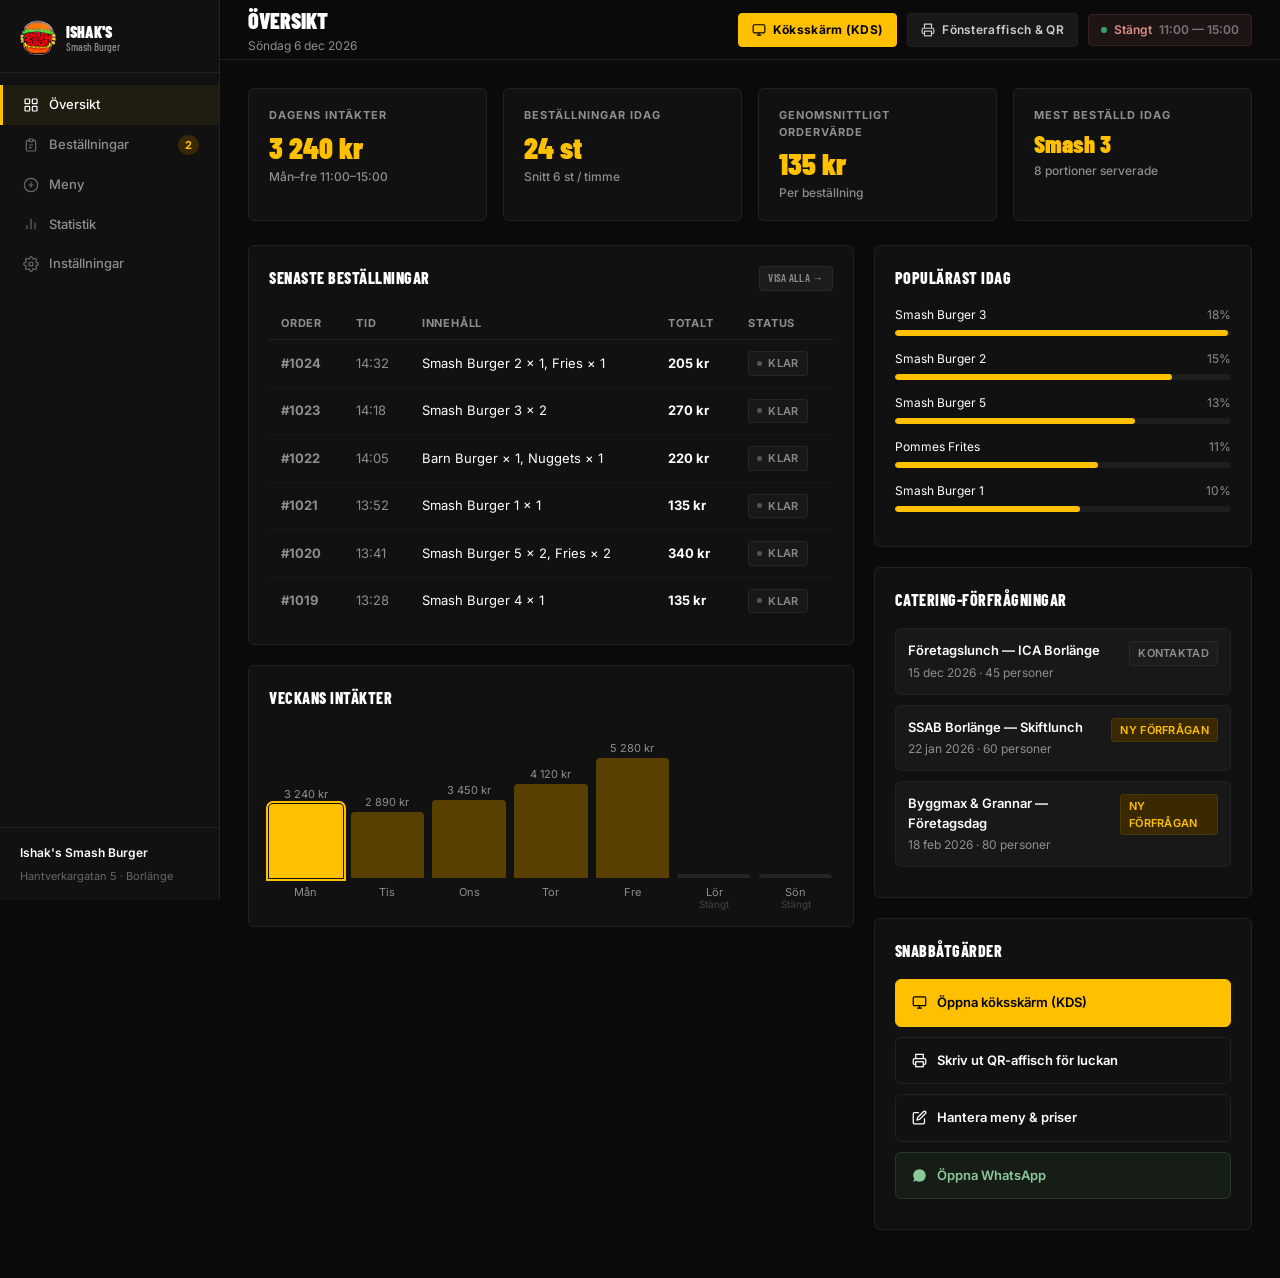
==== commit 4a0036aa: "Update menu with exact truck prices (135 kr), protein choices, Swish 1230824441, and Saturday hours" ====
--- a/admin/index.html
+++ b/admin/index.html
@@ -14,7 +14,7 @@
 :root{
   --bg:#0A0A0A;--surface:#111111;--surface-2:#181818;--border:#222;
   --ink:#fff;--muted:#8E8E8E;--yellow:#FFC000;--yellow-dim:#3a2900;
-  --green:#2ecc71;--green-dim:#0d2b1a;--red:#e74c3c;--red-dim:#2b0d0d;
+  --green:#4caf50;--green-dim:#132416;--red:#e57373;--red-dim:#2b1111;
   --sidebar:220px;--font-d:'Barlow Condensed',sans-serif;--font-b:'Inter',system-ui,sans-serif;
 }
 body{background:var(--bg);color:var(--ink);font-family:var(--font-b);font-size:14px;line-height:1.5;-webkit-font-smoothing:antialiased;display:flex;min-height:100vh}
@@ -202,6 +202,8 @@
 /* ORDER COUNT BADGE */
 .nav-count{margin-left:auto;background:var(--yellow-dim);color:var(--yellow);font-size:11px;font-weight:700;padding:2px 7px;border-radius:10px}
 
+.table-responsive{width:100%;overflow-x:auto;-webkit-overflow-scrolling:touch}
+
 @media(max-width:900px){
   .kpi-grid{grid-template-columns:repeat(2,1fr)}
   .two-col{grid-template-columns:1fr}
@@ -214,11 +216,29 @@
   .sidebar-overlay.open{display:block}
   .main{margin-left:0}
   .mobile-menu-btn{display:flex}
-  .content{padding:16px}
-  .kpi-grid{grid-template-columns:repeat(2,1fr);gap:12px}
+  .topbar{padding:0 14px;height:56px}
+  .topbar-left{gap:10px;min-width:0}
+  .topbar-title{font-size:18px}
+  .topbar-sub{display:none}
+  .topbar-btn{display:none !important}
+  .status-pill{padding:4px 8px;font-size:11px}
+  .status-pill span:last-child{display:none}
+  .content{padding:14px}
+  .kpi-grid{grid-template-columns:repeat(2,1fr);gap:10px}
+  .kpi-card{padding:12px 14px}
+  .kpi-value{font-size:24px}
+  .kpi-sub{font-size:11px}
+  .table-responsive{margin:0 -4px}
+  .data-table{min-width:480px}
+  .data-table th, .data-table td{padding:9px 10px;font-size:12px}
+  .search-row{flex-direction:column;gap:8px}
+  .search-row input, .search-row select{max-width:100% !important;width:100%}
+  .filter-tabs{overflow-x:auto;white-space:nowrap;padding-bottom:6px;-webkit-overflow-scrolling:touch}
+  .heatmap{overflow-x:auto;min-width:320px;-webkit-overflow-scrolling:touch}
   .settings-row{grid-template-columns:1fr}
   .hours-row{grid-template-columns:1fr 1fr 1fr 50px}
   .menu-row{grid-template-columns:40px 1fr auto auto;gap:10px}
+  .menu-admin-tabs{overflow-x:auto;white-space:nowrap;padding-bottom:6px;-webkit-overflow-scrolling:touch}
 }
 </style>
 </head>
@@ -328,12 +348,14 @@
               Senaste beställningar
               <button class="badge badge-muted" onclick="goToPage('bestallningar')" style="cursor:pointer">Visa alla →</button>
             </div>
-            <table class="data-table">
-              <thead><tr>
-                <th>Order</th><th>Tid</th><th>Innehåll</th><th>Totalt</th><th>Status</th>
-              </tr></thead>
-              <tbody id="overviewOrders"></tbody>
-            </table>
+            <div class="table-responsive">
+              <table class="data-table">
+                <thead><tr>
+                  <th>Order</th><th>Tid</th><th>Innehåll</th><th>Totalt</th><th>Status</th>
+                </tr></thead>
+                <tbody id="overviewOrders"></tbody>
+              </table>
+            </div>
           </div>
 
           <div class="card">
@@ -435,12 +457,14 @@
           <div class="filter-tab" data-filter="klar" onclick="setOrderFilter(this,'klar')">Klar <span style="color:var(--muted)">(22)</span></div>
           <div class="filter-tab" data-filter="avbruten" onclick="setOrderFilter(this,'avbruten')">Avbruten <span style="color:var(--muted)">(0)</span></div>
         </div>
-        <table class="data-table" id="ordersTable">
-          <thead><tr>
-            <th></th><th>Order#</th><th>Tid</th><th>Innehåll</th><th>Kanal</th><th>Totalt</th><th>Status</th><th>Åtgärd</th>
-          </tr></thead>
-          <tbody id="ordersBody"></tbody>
-        </table>
+        <div class="table-responsive">
+          <table class="data-table" id="ordersTable">
+            <thead><tr>
+              <th></th><th>Order#</th><th>Tid</th><th>Innehåll</th><th>Kanal</th><th>Totalt</th><th>Status</th><th>Åtgärd</th>
+            </tr></thead>
+            <tbody id="ordersBody"></tbody>
+          </table>
+        </div>
       </div>
     </div>
 
@@ -542,12 +566,12 @@
             </div>
             <div class="settings-row">
               <div>
-                <label class="settings-label">Telefon / Swish</label>
+                <label class="settings-label">Telefon</label>
                 <input type="text" value="+46 70 549 11 32" />
               </div>
               <div>
-                <label class="settings-label">WhatsApp-nummer</label>
-                <input type="text" value="46705491132" />
+                <label class="settings-label">Swish Företag</label>
+                <input type="text" value="123 082 44 41" />
               </div>
             </div>
             <div class="settings-section">
@@ -565,7 +589,7 @@
             </div>
             <div class="settings-section">
               <label class="settings-label">Avslutningstext</label>
-              <textarea rows="2" style="resize:vertical">Vi ses vid luckan på Hantverkargatan 5. Swish: 070-549 11 32</textarea>
+              <textarea rows="2" style="resize:vertical">Vi ses vid luckan på Hantverkargatan 5. Swish: 123 082 44 41</textarea>
             </div>
             <button class="save-btn" onclick="showToast('Meddelandetext sparad!')">Spara</button>
           </div>
@@ -630,40 +654,40 @@
 <script>
 // ===== DATA =====
 const ORDERS = [
-  {id:'#1024',tid:'14:32',items:'Smash Burger 2 × 1, Fries × 1',kanal:'WhatsApp',total:185,status:'klar',details:['Smash Burger 2 × 1 — 150 kr','Pommes Frites × 1 — 35 kr'],extras:'Dubbelkött',note:''},
-  {id:'#1023',tid:'14:18',items:'Smash Burger 3 × 2',kanal:'WhatsApp',total:300,status:'klar',details:['Smash Burger 3 × 2 — 300 kr'],extras:'',note:'Extra sås'},
-  {id:'#1022',tid:'14:05',items:'Barn Burger × 1, Nuggets × 1',kanal:'Foodora',total:220,status:'klar',details:['Barn Burger × 1 — 110 kr','Chicken Nuggets × 1 — 110 kr'],extras:'',note:''},
-  {id:'#1021',tid:'13:52',items:'Smash Burger 1 × 1',kanal:'WhatsApp',total:150,status:'klar',details:['Smash Burger 1 × 1 — 150 kr'],extras:'',note:'Utan lök'},
-  {id:'#1020',tid:'13:41',items:'Smash Burger 5 × 2, Fries × 2',kanal:'WhatsApp',total:370,status:'klar',details:['Smash Burger 5 × 2 — 300 kr','Pommes Frites × 2 — 70 kr'],extras:'',note:''},
-  {id:'#1019',tid:'13:28',items:'Smash Burger 4 × 1',kanal:'Foodora',total:150,status:'klar',details:['Smash Burger 4 × 1 — 150 kr'],extras:'Glutenfritt',note:''},
-  {id:'#1018',tid:'13:15',items:'Smash Burger 6 × 1, Nuggets × 1',kanal:'WhatsApp',total:260,status:'kö',details:['Smash Burger 6 × 1 — 150 kr','Chicken Nuggets × 1 — 110 kr'],extras:'',note:'Snälla ta bort jalapeños'},
+  {id:'#1024',tid:'14:32',items:'Smash Burger 2 × 1, Fries × 1',kanal:'WhatsApp',total:205,status:'klar',details:['Smash Burger 2 (Kött) × 1 — 135 kr','Extra kött × 1 — 35 kr','Fries × 1 — 35 kr'],extras:'Extra kött',note:''},
+  {id:'#1023',tid:'14:18',items:'Smash Burger 3 × 2',kanal:'WhatsApp',total:270,status:'klar',details:['Smash Burger 3 (Kött) × 2 — 270 kr'],extras:'',note:'Extra sås'},
+  {id:'#1022',tid:'14:05',items:'Barn Burger × 1, Nuggets × 1',kanal:'Foodora',total:220,status:'klar',details:['Barn Burger × 1 — 110 kr','Chicken Nuggets (8 st) × 1 — 110 kr'],extras:'',note:''},
+  {id:'#1021',tid:'13:52',items:'Smash Burger 1 × 1',kanal:'WhatsApp',total:135,status:'klar',details:['Smash Burger 1 (Kött) × 1 — 135 kr'],extras:'',note:'Utan lök'},
+  {id:'#1020',tid:'13:41',items:'Smash Burger 5 × 2, Fries × 2',kanal:'WhatsApp',total:340,status:'klar',details:['Smash Burger 5 (Kött) × 2 — 270 kr','Fries × 2 — 70 kr'],extras:'',note:''},
+  {id:'#1019',tid:'13:28',items:'Smash Burger 4 × 1',kanal:'Foodora',total:135,status:'klar',details:['Smash Burger 4 (Kött) × 1 — 135 kr'],extras:'Glutenfritt bröd',note:''},
+  {id:'#1018',tid:'13:15',items:'Smash Burger 6 × 1, Nuggets × 1',kanal:'WhatsApp',total:245,status:'kö',details:['Smash Burger 6 (Halloumi) × 1 — 135 kr','Chicken Nuggets (8 st) × 1 — 110 kr'],extras:'',note:'Snälla ta bort jalapeños'},
   {id:'#1017',tid:'13:02',items:'Barn Burger × 2',kanal:'WhatsApp',total:220,status:'kö',details:['Barn Burger × 2 — 220 kr'],extras:'',note:'Till barn, lugnt med krydda'},
-  {id:'#1016',tid:'12:48',items:'Smash Burger 1 × 3',kanal:'Foodora',total:450,status:'klar',details:['Smash Burger 1 × 3 — 450 kr'],extras:'',note:''},
-  {id:'#1015',tid:'12:33',items:'Smash Burger 2 × 2, Dips × 2',kanal:'WhatsApp',total:320,status:'klar',details:['Smash Burger 2 × 2 — 300 kr','Dippsåser × 2 — 20 kr'],extras:'',note:''},
-  {id:'#1014',tid:'12:20',items:'Smash Burger 3 × 1, Chili × 2',kanal:'WhatsApp',total:210,status:'klar',details:['Smash Burger 3 × 1 — 150 kr','Chili Cheese Nuggets × 2 — 60 kr'],extras:'',note:''},
-  {id:'#1013',tid:'12:11',items:'Nuggets × 2',kanal:'Foodora',total:220,status:'klar',details:['Chicken Nuggets × 2 — 220 kr'],extras:'',note:''},
+  {id:'#1016',tid:'12:48',items:'Smash Burger 1 × 3',kanal:'Foodora',total:405,status:'klar',details:['Smash Burger 1 (Kött) × 3 — 405 kr'],extras:'',note:''},
+  {id:'#1015',tid:'12:33',items:'Smash Burger 2 × 2, Dip × 2',kanal:'WhatsApp',total:290,status:'klar',details:['Smash Burger 2 (Kyckling) × 2 — 270 kr','Dip × 2 — 20 kr'],extras:'',note:''},
+  {id:'#1014',tid:'12:20',items:'Smash Burger 3 × 1, Chili cheese × 2',kanal:'WhatsApp',total:215,status:'klar',details:['Smash Burger 3 (Kött) × 1 — 135 kr','Chili cheese, 6 st × 2 — 80 kr'],extras:'',note:''},
+  {id:'#1013',tid:'12:11',items:'Nuggets × 2',kanal:'Foodora',total:220,status:'klar',details:['Chicken Nuggets (8 st) × 2 — 220 kr'],extras:'',note:''},
 ];
 
 const MENU_DATA = [
   {cat:'Smash Burgers',items:[
-    {id:'sb1',name:'Smash Burger 1',desc:'Dubbel patty, cheddar, karamelliserad lök, pickles',price:150,active:true,img:'../assets/images/smash-burger-2.jpg'},
-    {id:'sb2',name:'Smash Burger 2',desc:'Dubbel patty, bacon, cheddar, jalapeño, chipotle-majo',price:150,active:true,img:'../assets/images/smash-burger-3.jpg'},
-    {id:'sb3',name:'Smash Burger 3',desc:'Trippel smash, trippel cheddar, pickles, lök',price:150,active:true,img:'../assets/images/smash-burger-5.jpg'},
-    {id:'sb4',name:'Smash Burger 4',desc:'Dubbel patty, gruyère, karamelliserad lök, dijon',price:150,active:true,img:'../assets/images/smash-burger-2.jpg'},
-    {id:'sb5',name:'Smash Burger 5',desc:'Smashad patty, blåmögelost, knaprig bacon',price:150,active:true,img:'../assets/images/smash-burger-5.jpg'},
-    {id:'sb6',name:'Smash Burger 6',desc:'Kycklingpatty, picklade jalapeños, pico de gallo',price:150,active:true,img:'../assets/images/smash-burger-3.jpg'},
+    {id:'sb1',name:'Smash Burger 1',desc:'Steks med jalapeños. Briochebröd, cheddar, srirachamajo, karamelliserad lök, chili cheese',price:135,active:true,img:'../assets/images/smash-burger-2.jpg'},
+    {id:'sb2',name:'Smash Burger 2',desc:'Briochebröd, cheddar, tryffelmajo, karamelliserad lök, rostad lök',price:135,active:true,img:'../assets/images/smash-burger-3.jpg'},
+    {id:'sb3',name:'Smash Burger 3',desc:'Steks med lök. Briochebröd, cheddar, barbequesås, picklad gurka, rostad lök',price:135,active:true,img:'../assets/images/smash-burger-5.jpg'},
+    {id:'sb4',name:'Smash Burger 4',desc:'Briochebröd, cheddar, ketchup, senap, sallad, rödlök',price:135,active:true,img:'../assets/images/smash-burger-2.jpg'},
+    {id:'sb5',name:'Smash Burger 5',desc:'Briochebröd, cheddar, tryffelmajo, karamelliserad lök, picklad jalapeño, barbequesås',price:135,active:true,img:'../assets/images/smash-burger-5.jpg'},
+    {id:'sb6',name:'Smash Burger 6',desc:'Briochebröd, cheddar, tryffelmajo, sallad, picklad rödlök',price:135,active:true,img:'../assets/images/smash-burger-3.jpg'},
   ]},
-  {cat:'Klassiker',items:[
-    {id:'barn',name:'Barn Burger',desc:'Enkel patty, cheddar, ketchup, senap, lök',price:110,active:true,img:'../assets/images/barn-burger.jpg'},
-    {id:'nuggets',name:'Chicken Nuggets',desc:'8 knapriga kycklingnuggets, valfri dippsås',price:110,active:true,img:'../assets/images/chicken-nuggets.jpg'},
+  {cat:'Barnmeny',items:[
+    {id:'barn',name:'Barn Burger',desc:'Briochebröd, kött, cheddar, tryffelmajo, sallad, ketchup',price:110,active:true,img:'../assets/images/barn-burger.jpg'},
+    {id:'nuggets',name:'Chicken Nuggets (8 st)',desc:'8 st chicken nuggets med valfri dip, pommes och dricka',price:110,active:true,img:'../assets/images/chicken-nuggets.jpg'},
   ]},
-  {cat:'Smårätter',items:[
-    {id:'fries',name:'Pommes Frites',desc:'Nyfriterade pommes, havssalt',price:35,active:true,img:'../assets/images/fries.jpg'},
-    {id:'chili',name:'Chili Cheese Nuggets',desc:'6 st — krämig ostfyllning, chiliskorpa',price:30,active:true,img:'../assets/images/chili-cheese.jpg'},
-    {id:'dips',name:'Dippsåser',desc:'Tryffelmajo · Srirachamajo · Ketchup',price:10,active:true,img:'../assets/images/dips.jpg'},
+  {cat:'Sides & Dip',items:[
+    {id:'fries',name:'Fries',desc:'Nystekta pommes frites',price:35,active:true,img:'../assets/images/fries.jpg'},
+    {id:'chili',name:'Chili cheese, 6 st',desc:'6 st frasiga chili cheese',price:40,active:true,img:'../assets/images/chili-cheese.jpg'},
+    {id:'dips',name:'Dip',desc:'Tryffelmajo · Srirachamajo · Ketchup',price:10,active:true,img:'../assets/images/dips.jpg'},
   ]},
   {cat:'Drycker',items:[
-    {id:'drink',name:'Dryck 33 cl',desc:'Coca-Cola, Zero, Fanta, Sprite',price:15,active:true,img:'../assets/images/drinks.jpg'},
+    {id:'drink',name:'Dricka 33 cl',desc:'Coca-Cola, Zero, Fanta, Sprite, Trocadero, Loka',price:20,active:true,img:'../assets/images/drinks.jpg'},
   ]},
 ];
 
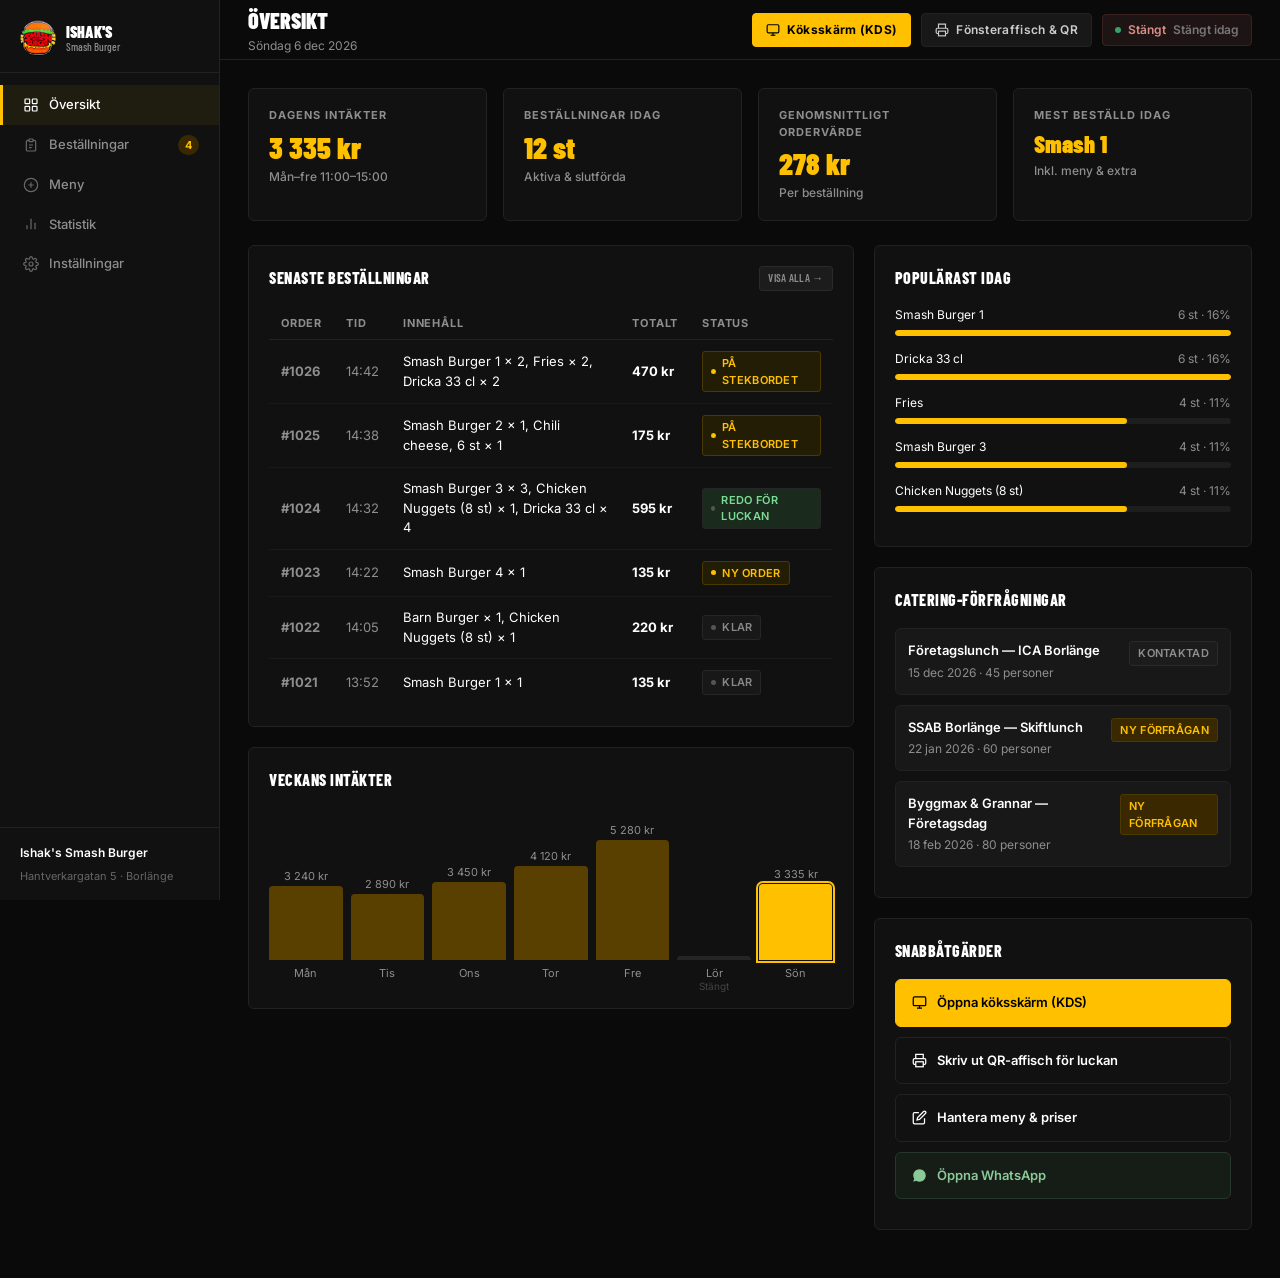
==== commit 8dd84b77: "Connect storefront, admin dashboard, KDS, and QR poster via shared IshakStore" ====
--- a/admin/index.html
+++ b/admin/index.html
@@ -321,23 +321,23 @@
       <div class="kpi-grid">
         <div class="kpi-card">
           <div class="kpi-label">Dagens intäkter</div>
-          <div class="kpi-value">3 240 kr</div>
+          <div class="kpi-value" id="kpiTodayRev">3 335 kr</div>
           <div class="kpi-sub">Mån–fre 11:00–15:00</div>
         </div>
         <div class="kpi-card">
           <div class="kpi-label">Beställningar idag</div>
-          <div class="kpi-value">24 st</div>
-          <div class="kpi-sub">Snitt 6 st / timme</div>
+          <div class="kpi-value" id="kpiTodayOrders">12 st</div>
+          <div class="kpi-sub">Aktiva &amp; slutförda</div>
         </div>
         <div class="kpi-card">
           <div class="kpi-label">Genomsnittligt ordervärde</div>
-          <div class="kpi-value">135 kr</div>
+          <div class="kpi-value" id="kpiTodayAvg">278 kr</div>
           <div class="kpi-sub">Per beställning</div>
         </div>
         <div class="kpi-card">
           <div class="kpi-label">Mest beställd idag</div>
-          <div class="kpi-value" style="font-size:24px">Smash 3</div>
-          <div class="kpi-sub">8 portioner serverade</div>
+          <div class="kpi-value" style="font-size:24px" id="kpiTopItem">Smash 1</div>
+          <div class="kpi-sub">Inkl. meny &amp; extra</div>
         </div>
       </div>
 
@@ -411,7 +411,7 @@
               <svg width="15" height="15" fill="none" stroke="currentColor" stroke-width="2" viewBox="0 0 24 24"><path d="M11 4H4a2 2 0 00-2 2v14a2 2 0 002 2h14a2 2 0 002-2v-7"/><path d="M18.5 2.5a2.121 2.121 0 013 3L12 15l-4 1 1-4 9.5-9.5z"/></svg>
               Hantera meny &amp; priser
             </button>
-            <button class="action-btn wa" onclick="window.open('https://wa.me/46705491132','_blank')">
+            <button class="action-btn wa" onclick="openStoreWhatsApp()">
               <svg width="15" height="15" fill="currentColor" viewBox="0 0 24 24"><path d="M17.472 14.382c-.297-.149-1.758-.867-2.03-.967-.273-.099-.471-.148-.67.15-.197.297-.767.966-.94 1.164-.173.199-.347.223-.644.075-.297-.15-1.255-.463-2.39-1.475-.883-.788-1.48-1.761-1.653-2.059-.173-.297-.018-.458.13-.606.134-.133.298-.347.446-.52.149-.174.198-.298.298-.497.099-.198.05-.371-.025-.52-.075-.149-.669-1.612-.916-2.207-.242-.579-.487-.5-.669-.51-.173-.008-.371-.01-.57-.01-.198 0-.52.074-.792.372-.272.297-1.04 1.016-1.04 2.479 0 1.462 1.065 2.875 1.213 3.074.149.198 2.096 3.2 5.077 4.487.709.306 1.262.489 1.694.625.712.227 1.36.195 1.871.118.571-.085 1.758-.719 2.006-1.413.248-.694.248-1.289.173-1.413-.074-.124-.272-.198-.57-.347z"/><path d="M11.994 2C6.472 2 2 6.472 2 11.994c0 1.978.572 3.818 1.56 5.372L2 22l4.792-1.527A9.964 9.964 0 0011.994 22C17.516 22 22 17.528 22 12.006 22 6.484 17.516 2 11.994 2z"/></svg>
               Öppna WhatsApp
             </button>
@@ -425,25 +425,25 @@
       <div class="kpi-grid" style="grid-template-columns:repeat(4,1fr);margin-bottom:20px">
         <div class="kpi-card">
           <div class="kpi-label">Totalt idag</div>
-          <div class="kpi-value">24 st</div>
+          <div class="kpi-value" id="ordersTotalToday">12 st</div>
         </div>
         <div class="kpi-card">
           <div class="kpi-label">I kö nu</div>
-          <div class="kpi-value" style="color:var(--yellow)">2 st</div>
+          <div class="kpi-value" style="color:var(--yellow)" id="ordersQueueNow">4 st</div>
         </div>
         <div class="kpi-card">
           <div class="kpi-label">Klara idag</div>
-          <div class="kpi-value" style="color:var(--green)">22 st</div>
+          <div class="kpi-value" style="color:var(--green)" id="ordersDoneToday">8 st</div>
         </div>
         <div class="kpi-card">
-          <div class="kpi-label">Totalt inkl. igår</div>
-          <div class="kpi-value">45 st</div>
+          <div class="kpi-label">Omsättning idag</div>
+          <div class="kpi-value" id="ordersRevToday">3 335 kr</div>
         </div>
       </div>
 
       <div class="card">
         <div class="search-row">
-          <input type="text" placeholder="Sök order, innehåll..." id="orderSearch" oninput="filterOrders()" />
+          <input type="text" placeholder="Sök order, kund eller innehåll..." id="orderSearch" oninput="filterOrders()" />
           <select onchange="filterOrders()" id="orderStatusFilter" style="width:160px">
             <option value="all">Alla statusar</option>
             <option value="kö">I kö</option>
@@ -452,10 +452,10 @@
           </select>
         </div>
         <div class="filter-tabs">
-          <div class="filter-tab active" data-filter="all" onclick="setOrderFilter(this,'all')">Alla <span style="color:var(--muted)">(24)</span></div>
-          <div class="filter-tab" data-filter="kö" onclick="setOrderFilter(this,'kö')">I kö <span style="color:var(--muted)">(2)</span></div>
-          <div class="filter-tab" data-filter="klar" onclick="setOrderFilter(this,'klar')">Klar <span style="color:var(--muted)">(22)</span></div>
-          <div class="filter-tab" data-filter="avbruten" onclick="setOrderFilter(this,'avbruten')">Avbruten <span style="color:var(--muted)">(0)</span></div>
+          <div class="filter-tab active" data-filter="all" onclick="setOrderFilter(this,'all')">Alla <span id="tabAllCount" style="color:var(--muted)">(12)</span></div>
+          <div class="filter-tab" data-filter="kö" onclick="setOrderFilter(this,'kö')">I kö <span id="tabQueueCount" style="color:var(--muted)">(4)</span></div>
+          <div class="filter-tab" data-filter="klar" onclick="setOrderFilter(this,'klar')">Klar <span id="tabDoneCount" style="color:var(--muted)">(8)</span></div>
+          <div class="filter-tab" data-filter="avbruten" onclick="setOrderFilter(this,'avbruten')">Avbruten <span id="tabCancelCount" style="color:var(--muted)">(0)</span></div>
         </div>
         <div class="table-responsive">
           <table class="data-table" id="ordersTable">
@@ -481,7 +481,7 @@
         </div>
         <div class="kpi-card">
           <div class="kpi-label">Senast uppdaterad</div>
-          <div class="kpi-value" style="font-size:18px">Idag 11:04</div>
+          <div class="kpi-value" style="font-size:18px" id="menuLastUpdated">Idag 11:04</div>
         </div>
       </div>
 
@@ -552,46 +552,46 @@
             <div class="card-title">Restauranginformation</div>
             <div class="settings-section">
               <label class="settings-label">Namn</label>
-              <input type="text" value="Ishak's Smash Burger" />
+              <input type="text" id="setName" value="Ishak's Smash Burger" />
             </div>
             <div class="settings-row">
               <div>
                 <label class="settings-label">Gatuadress</label>
-                <input type="text" value="Hantverkargatan 5" />
+                <input type="text" id="setAddress" value="Hantverkargatan 5" />
               </div>
               <div>
                 <label class="settings-label">Postnummer</label>
-                <input type="text" value="781 71 Borlänge" />
+                <input type="text" id="setZipCity" value="781 71 Borlänge" />
               </div>
             </div>
             <div class="settings-row">
               <div>
                 <label class="settings-label">Telefon</label>
-                <input type="text" value="+46 70 549 11 32" />
+                <input type="text" id="setPhone" value="+46 70 549 11 32" />
               </div>
               <div>
                 <label class="settings-label">Swish Företag</label>
-                <input type="text" value="123 082 44 41" />
+                <input type="text" id="setSwish" value="123 082 44 41" />
               </div>
             </div>
             <div class="settings-section">
               <label class="settings-label">Instagram</label>
-              <input type="text" value="@ishaks_smashburger" />
-            </div>
-            <button class="save-btn" onclick="showToast('Restauranginformation sparad!')">Spara</button>
+              <input type="text" id="setInstagram" value="@ishaks_smashburger" />
+            </div>
+            <button class="save-btn" onclick="saveSettingsSection('info')">Spara</button>
           </div>
 
           <div class="card">
             <div class="card-title">Meddelandetext (WhatsApp-kvitto)</div>
             <div class="settings-section">
               <label class="settings-label">Intro-text</label>
-              <textarea rows="3" style="resize:vertical">Tack för din beställning hos Ishak's Smash Burger! Vi bekräftar din beställning inom kort.</textarea>
+              <textarea rows="3" id="setIntroMsg" style="resize:vertical">Tack för din beställning hos Ishak's Smash Burger! Vi bekräftar din beställning inom kort.</textarea>
             </div>
             <div class="settings-section">
               <label class="settings-label">Avslutningstext</label>
-              <textarea rows="2" style="resize:vertical">Vi ses vid luckan på Hantverkargatan 5. Swish: 123 082 44 41</textarea>
-            </div>
-            <button class="save-btn" onclick="showToast('Meddelandetext sparad!')">Spara</button>
+              <textarea rows="2" id="setOutroMsg" style="resize:vertical">Vi ses vid luckan på Hantverkargatan 5. Swish: 123 082 44 41</textarea>
+            </div>
+            <button class="save-btn" onclick="saveSettingsSection('msg')">Spara</button>
           </div>
         </div>
 
@@ -600,7 +600,7 @@
             <div class="card-title">Öppettider</div>
             <div id="hoursEditor"></div>
             <div style="margin-top:16px">
-              <button class="save-btn" onclick="showToast('Öppettider sparade!')">Spara öppettider</button>
+              <button class="save-btn" onclick="saveHoursSection()">Spara öppettider</button>
             </div>
           </div>
 
@@ -608,38 +608,41 @@
             <div class="card-title">Leveransinställningar</div>
             <div class="settings-section">
               <label class="settings-label">Beräknad väntetid</label>
-              <select>
-                <option>10–15 min</option>
-                <option selected>15–20 min</option>
-                <option>20–25 min</option>
-                <option>25–30 min</option>
+              <select id="setWaitTime">
+                <option value="10–15 min">10–15 min</option>
+                <option value="15–20 min" selected>15–20 min</option>
+                <option value="20–25 min">20–25 min</option>
+                <option value="25–30 min">25–30 min</option>
               </select>
             </div>
             <div class="settings-section">
               <label class="settings-label">Ordertyp</label>
-              <select>
-                <option selected>Avhämtning (Hämta-själv)</option>
-                <option>WhatsApp-beställning + avhämtning</option>
+              <select id="setOrderType">
+                <option value="Avhämtning (Hämta-själv)" selected>Avhämtning (Hämta-själv)</option>
+                <option value="Avhämtning &amp; Utkörning">Avhämtning &amp; Utkörning</option>
               </select>
             </div>
             <div class="settings-section" style="display:flex;align-items:center;justify-content:space-between;padding:10px 0;border-top:1px solid var(--border)">
               <span style="font-weight:600;font-size:13px">Ta emot beställningar</span>
               <label class="toggle" style="margin-left:auto">
-                <input type="checkbox" checked id="acceptOrders" />
+                <input type="checkbox" checked id="acceptOrders" onchange="saveSettingsSection('delivery')" />
                 <span class="toggle-track"></span>
                 <span class="toggle-thumb"></span>
               </label>
             </div>
-            <button class="save-btn" onclick="showToast('Inställningar sparade!')">Spara</button>
+            <button class="save-btn" onclick="saveSettingsSection('delivery')">Spara</button>
           </div>
 
           <div class="card">
             <div class="card-title">Systeminfo</div>
             <div style="font-size:12px;color:var(--muted);line-height:2">
-              <div>Version: <span style="color:#fff">1.0.4 (Produktion)</span></div>
-              <div>GitHub Pages: <a href="https://tal3at10.github.io/ishaks-smashburger/" target="_blank" style="color:var(--yellow)">tal3at10.github.io/ishaks-smashburger</a></div>
-              <div>Publik webbplats: <span style="color:#8cc999">Aktiv</span></div>
-              <div>WhatsApp Integration: <span style="color:#8cc999">Konfigurerad</span></div>
+              <div>Version: <span style="color:#fff">1.1.0 (Live Demo)</span></div>
+              <div>Webbplats: <a href="../menu.html" target="_blank" style="color:var(--yellow)">Öppna beställningssida</a></div>
+              <div>Swish Företag: <span id="sysSwish" style="color:#8cc999">123 082 44 41</span></div>
+              <div>Lokal synkronisering: <span style="color:#8cc999">Aktiv (Meny + KDS + Ordrar)</span></div>
+            </div>
+            <div style="margin-top:12px;padding-top:12px;border-top:1px solid var(--border)">
+              <button class="badge badge-muted" onclick="resetDemoData()" style="cursor:pointer;padding:6px 12px">Återställ demo-data</button>
             </div>
           </div>
         </div>
@@ -651,81 +654,69 @@
 
 <div class="toast" id="toast"></div>
 
+<script src="../menu-data.js"></script>
+<script src="../store.js"></script>
 <script>
-// ===== DATA =====
-const ORDERS = [
-  {id:'#1024',tid:'14:32',items:'Smash Burger 2 × 1, Fries × 1',kanal:'WhatsApp',total:205,status:'klar',details:['Smash Burger 2 (Kött) × 1 — 135 kr','Extra kött × 1 — 35 kr','Fries × 1 — 35 kr'],extras:'Extra kött',note:''},
-  {id:'#1023',tid:'14:18',items:'Smash Burger 3 × 2',kanal:'WhatsApp',total:270,status:'klar',details:['Smash Burger 3 (Kött) × 2 — 270 kr'],extras:'',note:'Extra sås'},
-  {id:'#1022',tid:'14:05',items:'Barn Burger × 1, Nuggets × 1',kanal:'Foodora',total:220,status:'klar',details:['Barn Burger × 1 — 110 kr','Chicken Nuggets (8 st) × 1 — 110 kr'],extras:'',note:''},
-  {id:'#1021',tid:'13:52',items:'Smash Burger 1 × 1',kanal:'WhatsApp',total:135,status:'klar',details:['Smash Burger 1 (Kött) × 1 — 135 kr'],extras:'',note:'Utan lök'},
-  {id:'#1020',tid:'13:41',items:'Smash Burger 5 × 2, Fries × 2',kanal:'WhatsApp',total:340,status:'klar',details:['Smash Burger 5 (Kött) × 2 — 270 kr','Fries × 2 — 70 kr'],extras:'',note:''},
-  {id:'#1019',tid:'13:28',items:'Smash Burger 4 × 1',kanal:'Foodora',total:135,status:'klar',details:['Smash Burger 4 (Kött) × 1 — 135 kr'],extras:'Glutenfritt bröd',note:''},
-  {id:'#1018',tid:'13:15',items:'Smash Burger 6 × 1, Nuggets × 1',kanal:'WhatsApp',total:245,status:'kö',details:['Smash Burger 6 (Halloumi) × 1 — 135 kr','Chicken Nuggets (8 st) × 1 — 110 kr'],extras:'',note:'Snälla ta bort jalapeños'},
-  {id:'#1017',tid:'13:02',items:'Barn Burger × 2',kanal:'WhatsApp',total:220,status:'kö',details:['Barn Burger × 2 — 220 kr'],extras:'',note:'Till barn, lugnt med krydda'},
-  {id:'#1016',tid:'12:48',items:'Smash Burger 1 × 3',kanal:'Foodora',total:405,status:'klar',details:['Smash Burger 1 (Kött) × 3 — 405 kr'],extras:'',note:''},
-  {id:'#1015',tid:'12:33',items:'Smash Burger 2 × 2, Dip × 2',kanal:'WhatsApp',total:290,status:'klar',details:['Smash Burger 2 (Kyckling) × 2 — 270 kr','Dip × 2 — 20 kr'],extras:'',note:''},
-  {id:'#1014',tid:'12:20',items:'Smash Burger 3 × 1, Chili cheese × 2',kanal:'WhatsApp',total:215,status:'klar',details:['Smash Burger 3 (Kött) × 1 — 135 kr','Chili cheese, 6 st × 2 — 80 kr'],extras:'',note:''},
-  {id:'#1013',tid:'12:11',items:'Nuggets × 2',kanal:'Foodora',total:220,status:'klar',details:['Chicken Nuggets (8 st) × 2 — 220 kr'],extras:'',note:''},
+// ===== DATA & HELPERS =====
+function escapeHtml(str) {
+  return String(str ?? '')
+    .replace(/&/g, '&amp;')
+    .replace(/</g, '&lt;')
+    .replace(/>/g, '&gt;')
+    .replace(/"/g, '&quot;')
+    .replace(/'/g, '&#39;');
+}
+
+function getOrders() {
+  return typeof IshakStore !== 'undefined' ? IshakStore.getOrders() : [];
+}
+
+function isQueueStatus(status) {
+  return status === 'kö' || status === 'new' || status === 'cooking' || status === 'ready';
+}
+
+function normalizedStatusFilter(status) {
+  return isQueueStatus(status) ? 'kö' : status;
+}
+
+function formatOrderItemsSummary(order) {
+  if (Array.isArray(order.items)) {
+    return order.items.map(it => `${it.name} × ${it.qty || 1}`).join(', ');
+  }
+  return String(order.items || '');
+}
+
+function resolveAdminImg(imgPath) {
+  if (!imgPath) return '../assets/images/smash-burger-1-real.jpg';
+  if (imgPath.startsWith('http') || imgPath.startsWith('../') || imgPath.startsWith('/')) return imgPath;
+  return '../' + imgPath;
+}
+
+const WEEK_DATA = {
+  week: { days: ['Mån', 'Tis', 'Ons', 'Tor', 'Fre', 'Lör', 'Sön'], vals: [3240, 2890, 3450, 4120, 5280, 0, 0], cur: 0 },
+  month: { days: ['V44', 'V45', 'V46', 'V47'], vals: [18200, 20400, 19800, 22100], cur: 3 },
+  '3month': { days: ['Sep', 'Okt', 'Nov'], vals: [71000, 84000, 62000], cur: 2 },
+};
+
+const BASE_BEST_SELLERS = [
+  { name: 'Smash Burger 3', count: 40 },
+  { name: 'Smash Burger 2', count: 34 },
+  { name: 'Smash Burger 5', count: 30 },
+  { name: 'Fries', count: 24 },
+  { name: 'Smash Burger 1', count: 22 },
+  { name: 'Chicken Nuggets (8 st)', count: 18 },
+  { name: 'Barn Burger', count: 16 },
 ];
 
-const MENU_DATA = [
-  {cat:'Smash Burgers',items:[
-    {id:'sb1',name:'Smash Burger 1',desc:'Steks med jalapeños. Briochebröd, cheddar, srirachamajo, karamelliserad lök, chili cheese',price:135,active:true,img:'../assets/images/smash-burger-2.jpg'},
-    {id:'sb2',name:'Smash Burger 2',desc:'Briochebröd, cheddar, tryffelmajo, karamelliserad lök, rostad lök',price:135,active:true,img:'../assets/images/smash-burger-3.jpg'},
-    {id:'sb3',name:'Smash Burger 3',desc:'Steks med lök. Briochebröd, cheddar, barbequesås, picklad gurka, rostad lök',price:135,active:true,img:'../assets/images/smash-burger-5.jpg'},
-    {id:'sb4',name:'Smash Burger 4',desc:'Briochebröd, cheddar, ketchup, senap, sallad, rödlök',price:135,active:true,img:'../assets/images/smash-burger-2.jpg'},
-    {id:'sb5',name:'Smash Burger 5',desc:'Briochebröd, cheddar, tryffelmajo, karamelliserad lök, picklad jalapeño, barbequesås',price:135,active:true,img:'../assets/images/smash-burger-5.jpg'},
-    {id:'sb6',name:'Smash Burger 6',desc:'Briochebröd, cheddar, tryffelmajo, sallad, picklad rödlök',price:135,active:true,img:'../assets/images/smash-burger-3.jpg'},
-  ]},
-  {cat:'Barnmeny',items:[
-    {id:'barn',name:'Barn Burger',desc:'Briochebröd, kött, cheddar, tryffelmajo, sallad, ketchup',price:110,active:true,img:'../assets/images/barn-burger.jpg'},
-    {id:'nuggets',name:'Chicken Nuggets (8 st)',desc:'8 st chicken nuggets med valfri dip, pommes och dricka',price:110,active:true,img:'../assets/images/chicken-nuggets.jpg'},
-  ]},
-  {cat:'Sides & Dip',items:[
-    {id:'fries',name:'Fries',desc:'Nystekta pommes frites',price:35,active:true,img:'../assets/images/fries.jpg'},
-    {id:'chili',name:'Chili cheese, 6 st',desc:'6 st frasiga chili cheese',price:40,active:true,img:'../assets/images/chili-cheese.jpg'},
-    {id:'dips',name:'Dip',desc:'Tryffelmajo · Srirachamajo · Ketchup',price:10,active:true,img:'../assets/images/dips.jpg'},
-  ]},
-  {cat:'Drycker',items:[
-    {id:'drink',name:'Dricka 33 cl',desc:'Coca-Cola, Zero, Fanta, Sprite, Trocadero, Loka',price:20,active:true,img:'../assets/images/drinks.jpg'},
-  ]},
-];
-
-const WEEK_DATA = {
-  week:{days:['Mån','Tis','Ons','Tor','Fre','Lör','Sön'],vals:[3240,2890,3450,4120,5280,0,0],cur:0},
-  month:{days:['V44','V45','V46','V47'],vals:[18200,20400,19800,22100],cur:3},
-  '3month':{days:['Sep','Okt','Nov'],vals:[71000,84000,62000],cur:2},
-};
-
-const HOURS_DATA = [
-  {day:'Måndag',open:true,start:'11:00',end:'15:00'},
-  {day:'Tisdag',open:true,start:'11:00',end:'15:00'},
-  {day:'Onsdag',open:true,start:'11:00',end:'15:00'},
-  {day:'Torsdag',open:true,start:'11:00',end:'15:00'},
-  {day:'Fredag',open:true,start:'11:00',end:'15:00'},
-  {day:'Lördag',open:false,start:'',end:''},
-  {day:'Söndag',open:false,start:'',end:''},
-];
-
-const BEST_SELLERS = [
-  {name:'Smash Burger 3',pct:18,count:43},
-  {name:'Smash Burger 2',pct:15,count:36},
-  {name:'Smash Burger 5',pct:13,count:31},
-  {name:'Pommes Frites',pct:11,count:26},
-  {name:'Smash Burger 1',pct:10,count:24},
-  {name:'Chicken Nuggets',pct:8,count:19},
-  {name:'Barn Burger',pct:7,count:17},
-];
-
 const HEATMAP = {
-  hours:['11','12','13','14','15'],
-  days:['Mån','Tis','Ons','Tor','Fre'],
-  data:[
-    [2,8,12,9,3],
-    [1,7,10,8,2],
-    [3,9,13,10,4],
-    [2,8,14,11,3],
-    [4,11,16,12,5],
+  hours: ['11', '12', '13', '14', '15'],
+  days: ['Mån', 'Tis', 'Ons', 'Tor', 'Fre'],
+  data: [
+    [2, 8, 12, 9, 3],
+    [1, 7, 10, 8, 2],
+    [3, 9, 13, 10, 4],
+    [2, 8, 14, 11, 3],
+    [4, 11, 16, 12, 5],
   ]
 };
 
@@ -734,37 +725,90 @@
 let orderFilterTab = 'all';
 let currentPeriod = 'week';
 let menuCat = 0;
-let menuState = JSON.parse(JSON.stringify(MENU_DATA));
+let menuState = [];
+let hoursState = [];
+let openOrderIds = new Set();
+
+function loadStoreState() {
+  if (typeof IshakStore !== 'undefined') {
+    menuState = IshakStore.getMenu(typeof MENU !== 'undefined' ? MENU : []);
+    hoursState = IshakStore.getHours();
+  }
+}
 
 // ===== INIT =====
 document.addEventListener('DOMContentLoaded', () => {
+  loadStoreState();
   setDate();
   checkOpen();
+  populateSettingsForms();
+  setupOrderEvents();
+  renderAll();
+  setupNav();
+  setupMobileMenu();
+
+  window.addEventListener('storage', (e) => {
+    if (typeof IshakStore === 'undefined') return;
+    if (Object.values(IshakStore.KEYS).includes(e.key)) {
+      loadStoreState();
+      populateSettingsForms();
+      checkOpen();
+      renderAll();
+    }
+  });
+});
+
+function renderAll() {
+  updateKPIs();
   renderOverview();
   renderOrders();
   renderMenu();
-  renderStats('week');
+  renderStats(currentPeriod);
   renderHours();
-  setupNav();
-  setupMobileMenu();
-});
+}
 
 function setDate() {
   const d = new Date();
-  const days = ['Söndag','Måndag','Tisdag','Onsdag','Torsdag','Fredag','Lördag'];
-  const months = ['jan','feb','mar','apr','maj','jun','jul','aug','sep','okt','nov','dec'];
+  const days = ['Söndag', 'Måndag', 'Tisdag', 'Onsdag', 'Torsdag', 'Fredag', 'Lördag'];
+  const months = ['jan', 'feb', 'mar', 'apr', 'maj', 'jun', 'jul', 'aug', 'sep', 'okt', 'nov', 'dec'];
   document.getElementById('pageDate').textContent =
     `${days[d.getDay()]} ${d.getDate()} ${months[d.getMonth()]} ${d.getFullYear()}`;
 }
 
 function checkOpen() {
-  const h = new Date().getHours();
-  const isOpen = h >= 11 && h < 15;
+  const s = typeof IshakStore !== 'undefined' ? IshakStore.getSettings() : { acceptOrders: true };
   const pill = document.getElementById('statusPill');
   const txt = document.getElementById('statusText');
+  const hoursLabel = pill ? pill.querySelector('span:last-child') : null;
+
+  const now = new Date();
+  const dayIdx = (now.getDay() + 6) % 7;
+  const todayRule = hoursState[dayIdx];
+
+  if (s.acceptOrders === false) {
+    pill.className = 'status-pill closed';
+    txt.textContent = 'Pausad';
+    pill.querySelector('.dot').className = 'dot';
+    if (hoursLabel) hoursLabel.textContent = 'Ordrar avstängda';
+    return;
+  }
+
+  let isOpen = false;
+  let windowStr = 'Stängt idag';
+  if (todayRule && todayRule.open && todayRule.start && todayRule.end) {
+    windowStr = `${todayRule.start} — ${todayRule.end}`;
+    const curMin = now.getHours() * 60 + now.getMinutes();
+    const [sh, sm] = todayRule.start.split(':').map(Number);
+    const [eh, em] = todayRule.end.split(':').map(Number);
+    isOpen = curMin >= (sh * 60 + sm) && curMin < (eh * 60 + em);
+  } else if (todayRule && todayRule.note) {
+    windowStr = todayRule.note;
+  }
+
   pill.className = 'status-pill ' + (isOpen ? 'open' : 'closed');
   txt.textContent = isOpen ? 'Öppet nu' : 'Stängt';
   pill.querySelector('.dot').className = 'dot' + (isOpen ? ' pulse' : '');
+  if (hoursLabel) hoursLabel.textContent = windowStr;
 }
 
 // ===== NAVIGATION =====
@@ -797,8 +841,8 @@
   document.querySelectorAll('.page').forEach(el =>
     el.classList.toggle('active', el.id === 'page-' + page));
   const titles = {
-    oversikt:'Översikt', bestallningar:'Beställningar',
-    meny:'Meny', statistik:'Statistik', installningar:'Inställningar'
+    oversikt: 'Översikt', bestallningar: 'Beställningar',
+    meny: 'Meny', statistik: 'Statistik', installningar: 'Inställningar'
   };
   document.getElementById('pageTitle').textContent = titles[page] || '';
   currentPage = page;
@@ -808,41 +852,117 @@
 function setupMobileMenu() {
   const btn = document.getElementById('menuBtn');
   const overlay = document.getElementById('overlay');
-  btn.addEventListener('click', () => document.getElementById('sidebar').classList.add('open'));
+  btn.addEventListener('click', () => {
+    document.getElementById('sidebar').classList.add('open');
+    overlay.classList.add('open');
+  });
   overlay.addEventListener('click', closeSidebar);
   document.addEventListener('click', e => {
     if (!e.target.closest('#sidebar') && !e.target.closest('#menuBtn'))
       closeSidebar();
   });
 }
+
 function closeSidebar() {
   document.getElementById('sidebar').classList.remove('open');
   document.getElementById('overlay').classList.remove('open');
 }
 
+// ===== KPI & ANALYTICS HELPERS =====
+function computePopularItems(orders, includeBaseline) {
+  const counts = {};
+  if (includeBaseline) {
+    BASE_BEST_SELLERS.forEach(b => { counts[b.name] = b.count; });
+  }
+  orders.forEach(o => {
+    if (o.status === 'avbruten' || !Array.isArray(o.items)) return;
+    o.items.forEach(it => {
+      const key = it.name || 'Okänd';
+      counts[key] = (counts[key] || 0) + (Number(it.qty) || 1);
+    });
+  });
+  const list = Object.entries(counts)
+    .map(([name, count]) => ({ name, count }))
+    .sort((a, b) => b.count - a.count);
+  const totalCount = list.reduce((sum, x) => sum + x.count, 0) || 1;
+  return list.map(x => ({
+    ...x,
+    pct: Math.max(1, Math.round((x.count / totalCount) * 100))
+  }));
+}
+
+function getTodayRevenue(orders) {
+  return orders
+    .filter(o => o.status !== 'avbruten')
+    .reduce((sum, o) => sum + (Number(o.total) || 0), 0);
+}
+
+function updateKPIs() {
+  const orders = getOrders();
+  const nonCanceled = orders.filter(o => o.status !== 'avbruten');
+  const queueOrders = orders.filter(o => isQueueStatus(o.status));
+  const doneOrders = orders.filter(o => o.status === 'klar');
+  const canceledOrders = orders.filter(o => o.status === 'avbruten');
+
+  const todayRev = getTodayRevenue(orders);
+  const avg = nonCanceled.length ? Math.round(todayRev / nonCanceled.length) : 0;
+
+  const todayPopular = computePopularItems(nonCanceled, false);
+  const topRaw = todayPopular.length ? todayPopular[0].name : '—';
+  const topShort = topRaw.replace(/^Smash Burger\s+/i, 'Smash ');
+
+  const setText = (id, text) => {
+    const el = document.getElementById(id);
+    if (el) el.textContent = text;
+  };
+
+  setText('kpiTodayRev', todayRev.toLocaleString('sv-SE') + ' kr');
+  setText('kpiTodayOrders', nonCanceled.length + ' st');
+  setText('kpiTodayAvg', avg.toLocaleString('sv-SE') + ' kr');
+  setText('kpiTopItem', topShort);
+
+  setText('pendingCount', String(queueOrders.length));
+  setText('ordersTotalToday', orders.length + ' st');
+  setText('ordersQueueNow', queueOrders.length + ' st');
+  setText('ordersDoneToday', doneOrders.length + ' st');
+  setText('ordersRevToday', todayRev.toLocaleString('sv-SE') + ' kr');
+
+  setText('tabAllCount', `(${orders.length})`);
+  setText('tabQueueCount', `(${queueOrders.length})`);
+  setText('tabDoneCount', `(${doneOrders.length})`);
+  setText('tabCancelCount', `(${canceledOrders.length})`);
+}
+
+function buildLiveWeekData(orders) {
+  const todayIdx = (new Date().getDay() + 6) % 7;
+  const vals = [...WEEK_DATA.week.vals];
+  vals[todayIdx] = getTodayRevenue(orders);
+  return { days: WEEK_DATA.week.days, vals, cur: todayIdx };
+}
+
 // ===== OVERVIEW =====
 function renderOverview() {
-  // Recent orders (last 6)
+  const orders = getOrders();
   const tbody = document.getElementById('overviewOrders');
-  tbody.innerHTML = ORDERS.slice(0,6).map(o => `
+  tbody.innerHTML = orders.slice(0, 6).map(o => `
     <tr>
-      <td style="font-weight:700;color:var(--muted)">${o.id}</td>
-      <td style="color:var(--muted)">${o.tid}</td>
-      <td>${o.items}</td>
-      <td style="font-weight:700">${o.total} kr</td>
+      <td style="font-weight:700;color:var(--muted)">${escapeHtml(o.id)}</td>
+      <td style="color:var(--muted)">${escapeHtml(o.tid)}</td>
+      <td>${escapeHtml(formatOrderItemsSummary(o))}</td>
+      <td style="font-weight:700">${Number(o.total) || 0} kr</td>
       <td>${statusBadge(o.status)}</td>
     </tr>`).join('');
 
-  // Popular items
+  const popular = computePopularItems(orders, false).slice(0, 5);
+  const maxPct = Math.max(...popular.map(b => b.pct), 1);
   const pop = document.getElementById('popularItems');
-  pop.innerHTML = BEST_SELLERS.slice(0,5).map(b => `
+  pop.innerHTML = popular.length ? popular.map(b => `
     <div class="bar-wrap">
-      <div class="bar-label"><span>${b.name}</span><span style="color:var(--muted)">${b.pct}%</span></div>
-      <div class="bar-track"><div class="bar-fill" style="width:${b.pct * 5.5}%"></div></div>
-    </div>`).join('');
-
-  // Week chart
-  renderWeekChart('weekChart', WEEK_DATA.week, false);
+      <div class="bar-label"><span>${escapeHtml(b.name)}</span><span style="color:var(--muted)">${b.count} st · ${b.pct}%</span></div>
+      <div class="bar-track"><div class="bar-fill" style="width:${Math.round((b.pct / maxPct) * 100)}%"></div></div>
+    </div>`).join('') : '<div style="color:var(--muted);font-size:12px">Inga ordrar ännu idag.</div>';
+
+  renderWeekChart('weekChart', buildLiveWeekData(orders), false);
 }
 
 function renderWeekChart(containerId, data, tall) {
@@ -870,55 +990,123 @@
 }
 
 // ===== ORDERS =====
+function setupOrderEvents() {
+  const tbody = document.getElementById('ordersBody');
+  if (!tbody) return;
+  tbody.addEventListener('click', (e) => {
+    const actionBtn = e.target.closest('[data-order-action]');
+    if (actionBtn) {
+      e.stopPropagation();
+      const id = actionBtn.dataset.orderId;
+      const action = actionBtn.dataset.orderAction;
+      if (action === 'done') markDone(id);
+      else if (action === 'cancel') cancelOrder(id);
+      else if (action === 'whatsapp') pingCustomerWhatsApp(id);
+      return;
+    }
+    const row = e.target.closest('.order-summary-row');
+    if (row) {
+      const id = row.dataset.orderId;
+      const el = document.getElementById(row.dataset.detailId);
+      if (el) {
+        const nowOpen = el.classList.toggle('open');
+        if (nowOpen) openOrderIds.add(id);
+        else openOrderIds.delete(id);
+      }
+    }
+  });
+}
+
 function renderOrders() {
+  const orders = getOrders();
   const tbody = document.getElementById('ordersBody');
-  const search = (document.getElementById('orderSearch')?.value || '').toLowerCase();
+  const search = (document.getElementById('orderSearch')?.value || '').trim().toLowerCase();
   const statusF = document.getElementById('orderStatusFilter')?.value || 'all';
 
-  let filtered = ORDERS.filter(o => {
-    const matchSearch = !search || o.id.toLowerCase().includes(search) || o.items.toLowerCase().includes(search);
-    const matchStatus = statusF === 'all' || o.status === statusF;
-    const matchTab = orderFilterTab === 'all' || o.status === orderFilterTab;
+  const filtered = orders.filter(o => {
+    const summary = formatOrderItemsSummary(o);
+    const matchSearch = !search
+      || (o.id || '').toLowerCase().includes(search)
+      || (o.customer || '').toLowerCase().includes(search)
+      || (o.phone || '').toLowerCase().includes(search)
+      || summary.toLowerCase().includes(search);
+    const normStatus = normalizedStatusFilter(o.status);
+    const matchStatus = statusF === 'all' || normStatus === statusF;
+    const matchTab = orderFilterTab === 'all' || normStatus === orderFilterTab;
     return matchSearch && matchStatus && matchTab;
   });
 
-  tbody.innerHTML = filtered.map(o => `
-    <tr onclick="toggleOrderDetail('detail-${o.id.replace('#','')}')" style="cursor:pointer">
-      <td><svg width="12" height="12" fill="none" stroke="currentColor" stroke-width="2" viewBox="0 0 24 24"><path d="M6 9l6 6 6-6"/></svg></td>
-      <td style="font-weight:700;color:var(--yellow)">${o.id}</td>
-      <td style="color:var(--muted)">${o.tid}</td>
-      <td style="max-width:260px;overflow:hidden;text-overflow:ellipsis;white-space:nowrap">${o.items}</td>
-      <td><span class="badge ${o.kanal==='Foodora'?'badge-muted':'badge-green'}" style="font-size:10px">${o.kanal}</span></td>
-      <td style="font-weight:700">${o.total} kr</td>
-      <td>${statusBadge(o.status)}</td>
-      <td>
-        ${o.status === 'kö' ? `<button class="badge badge-yellow" onclick="event.stopPropagation();markDone('${o.id}')">Klar</button>` : ''}
-      </td>
-    </tr>
-    <tr><td colspan="8" style="padding:0"><div class="order-detail" id="detail-${o.id.replace('#','')}">
-      <strong style="color:#fff">Orderinnehåll:</strong>
-      <ul class="order-items-list">
-        ${o.details.map(d => `<li><span>${d}</span></li>`).join('')}
-        ${o.extras ? `<li><span style="color:var(--yellow)">+ ${o.extras}</span></li>` : ''}
-      </ul>
-      ${o.note ? `<div style="padding:8px;background:#1a1a1a;border-radius:4px;border-left:3px solid var(--yellow)"><strong style="color:#fff">Not:</strong> ${o.note}</div>` : ''}
-      <div style="margin-top:10px;display:flex;gap:8px">
-        ${o.status==='kö' ? `<button class="badge badge-yellow" onclick="markDone('${o.id}')">Markera klar vid luckan</button>` : ''}
-        <button class="badge badge-red" onclick="cancelOrder('${o.id}')">Avbryt</button>
-        <button class="badge badge-muted" onclick="event.stopPropagation();pingCustomerWhatsApp('${o.id}')">Meddela kund via WhatsApp</button>
-      </div>
-    </div></td></tr>`).join('');
+  if (!filtered.length) {
+    tbody.innerHTML = '<tr><td colspan="8" style="text-align:center;padding:24px;color:var(--muted)">Inga beställningar matchar filtret.</td></tr>';
+    return;
+  }
+
+  tbody.innerHTML = filtered.map(o => {
+    const domId = 'detail-' + (o.id || '').replace(/[^a-zA-Z0-9_-]/g, '');
+    const isExpanded = openOrderIds.has(o.id);
+    const inQueue = isQueueStatus(o.status);
+    const summary = formatOrderItemsSummary(o);
+    const itemsListHtml = Array.isArray(o.items)
+      ? o.items.map(it => {
+          const mods = Array.isArray(it.mods) && it.mods.length
+            ? ` <span style="color:var(--muted);font-size:11px">(${escapeHtml(it.mods.join(', '))})</span>`
+            : '';
+          const lineTotal = (Number(it.price) || 0) * (Number(it.qty) || 1);
+          return `<li><span>${escapeHtml(it.name)} × ${it.qty || 1}${mods}</span><span style="color:var(--muted)">${lineTotal} kr</span></li>`;
+        }).join('')
+      : `<li><span>${escapeHtml(summary)}</span></li>`;
+
+    return `
+      <tr class="order-summary-row" data-order-id="${escapeHtml(o.id)}" data-detail-id="${domId}" style="cursor:pointer">
+        <td><svg width="12" height="12" fill="none" stroke="currentColor" stroke-width="2" viewBox="0 0 24 24"><path d="M6 9l6 6 6-6"/></svg></td>
+        <td style="font-weight:700;color:var(--yellow)">${escapeHtml(o.id)}</td>
+        <td style="color:var(--muted)">${escapeHtml(o.tid)}</td>
+        <td style="max-width:260px;overflow:hidden;text-overflow:ellipsis;white-space:nowrap">${escapeHtml(summary)}</td>
+        <td><span class="badge ${o.kanal==='Foodora'?'badge-muted':'badge-green'}" style="font-size:10px">${escapeHtml(o.kanal || 'Webb')}</span></td>
+        <td style="font-weight:700">${Number(o.total) || 0} kr</td>
+        <td>${statusBadge(o.status)}</td>
+        <td>
+          ${inQueue ? `<button class="badge badge-yellow" data-order-action="done" data-order-id="${escapeHtml(o.id)}">Klar</button>` : ''}
+        </td>
+      </tr>
+      <tr><td colspan="8" style="padding:0"><div class="order-detail${isExpanded ? ' open' : ''}" id="${domId}">
+        <div style="display:flex;flex-wrap:wrap;gap:14px;margin-bottom:8px;color:#ccc">
+          ${o.customer ? `<span><strong style="color:#fff">Kund:</strong> ${escapeHtml(o.customer)}</span>` : ''}
+          ${o.phone ? `<span><strong style="color:#fff">Telefon:</strong> ${escapeHtml(o.phone)}</span>` : ''}
+          ${o.pickupTime ? `<span><strong style="color:#fff">Upphämtning:</strong> ${escapeHtml(o.pickupTime)}</span>` : ''}
+        </div>
+        <strong style="color:#fff">Orderinnehåll:</strong>
+        <ul class="order-items-list">${itemsListHtml}</ul>
+        ${o.note ? `<div style="padding:8px;background:#1a1a1a;border-radius:4px;border-left:3px solid var(--yellow)"><strong style="color:#fff">Not:</strong> ${escapeHtml(o.note)}</div>` : ''}
+        <div style="margin-top:10px;display:flex;gap:8px;flex-wrap:wrap">
+          ${inQueue ? `<button class="badge badge-yellow" data-order-action="done" data-order-id="${escapeHtml(o.id)}">Markera klar vid luckan</button>` : ''}
+          ${o.status !== 'avbruten' ? `<button class="badge badge-red" data-order-action="cancel" data-order-id="${escapeHtml(o.id)}">Avbryt</button>` : ''}
+          <button class="badge badge-muted" data-order-action="whatsapp" data-order-id="${escapeHtml(o.id)}">Meddela kund via WhatsApp</button>
+        </div>
+      </div></td></tr>`;
+  }).join('');
 }
 
 function pingCustomerWhatsApp(id) {
-  const o = ORDERS.find(x => x.id === id);
-  const msg = encodeURIComponent(`Hej! Din beställning ${id} från Ishak's Smash Burger är nu klar vid luckan på Hantverkargatan 5. Varmt välkommen!`);
-  window.open(`https://wa.me/46705491132?text=${msg}`, '_blank');
-}
-
-function toggleOrderDetail(id) {
-  const el = document.getElementById(id);
-  if (el) el.classList.toggle('open');
+  const orders = getOrders();
+  const o = orders.find(x => x.id === id);
+  const s = typeof IshakStore !== 'undefined' ? IshakStore.getSettings() : {};
+  const waNum = typeof IshakStore !== 'undefined'
+    ? IshakStore.formatSwedishWhatsApp(o?.phone)
+    : '46705491132';
+  const greeting = o?.customer ? `Hej ${o.customer}!` : 'Hej!';
+  const addr = s.address || 'Hantverkargatan 5';
+  const name = s.name || "Ishak's Smash Burger";
+  const msg = encodeURIComponent(`${greeting} Din beställning ${id} från ${name} är nu klar vid luckan på ${addr}. Varmt välkommen!`);
+  window.open(`https://wa.me/${waNum}?text=${msg}`, '_blank');
+}
+
+function openStoreWhatsApp() {
+  const s = typeof IshakStore !== 'undefined' ? IshakStore.getSettings() : {};
+  const waNum = typeof IshakStore !== 'undefined'
+    ? IshakStore.formatSwedishWhatsApp(s.phone)
+    : '46705491132';
+  window.open(`https://wa.me/${waNum}`, '_blank');
 }
 
 function filterOrders() { renderOrders(); }
@@ -931,55 +1119,64 @@
 }
 
 function markDone(id) {
-  const o = ORDERS.find(x => x.id === id);
-  if (o) { o.status = 'klar'; renderOrders(); renderOverview(); updatePendingCount(); showToast(`Order ${id} klar vid luckan!`); }
+  if (typeof IshakStore !== 'undefined') {
+    IshakStore.updateOrderStatus(id, 'klar');
+  }
+  renderAll();
+  showToast(`Order ${id} klar vid luckan!`);
 }
 
 function cancelOrder(id) {
-  const o = ORDERS.find(x => x.id === id);
-  if (o) { o.status = 'avbruten'; renderOrders(); updatePendingCount(); showToast(`Order ${id} avbruten.`); }
-}
-
-function updatePendingCount() {
-  const n = ORDERS.filter(o => o.status === 'kö').length;
-  document.getElementById('pendingCount').textContent = n;
+  if (typeof IshakStore !== 'undefined') {
+    IshakStore.updateOrderStatus(id, 'avbruten');
+  }
+  renderAll();
+  showToast(`Order ${id} avbruten.`);
 }
 
 function statusBadge(s) {
   if (s === 'klar') return '<span class="status-tag status-done">Klar</span>';
-  if (s === 'kö') return '<span class="status-tag status-active">På stekbordet</span>';
+  if (s === 'new') return '<span class="status-tag status-active">Ny order</span>';
+  if (s === 'ready') return '<span class="status-tag status-done" style="background:rgba(61,139,79,.22);color:#7ddb94">Redo för luckan</span>';
+  if (isQueueStatus(s)) return '<span class="status-tag status-active">På stekbordet</span>';
   return '<span class="status-tag status-canceled">Avbruten</span>';
 }
 
 // ===== MENU =====
 function renderMenu() {
+  if (!menuState.length) return;
+  if (menuCat >= menuState.length) menuCat = 0;
+
   const tabs = document.getElementById('menuAdminTabs');
   tabs.innerHTML = menuState.map((cat, i) => `
-    <div class="menu-admin-tab ${i===menuCat?'active':''}" onclick="switchMenuCat(${i})">${cat.cat} (${cat.items.length})</div>`).join('');
+    <div class="menu-admin-tab ${i===menuCat?'active':''}" onclick="switchMenuCat(${i})">${escapeHtml(cat.label || cat.cat)} (${cat.items.length})</div>`).join('');
 
   const content = document.getElementById('menuAdminContent');
   const cat = menuState[menuCat];
-  content.innerHTML = cat.items.map((item, i) => `
-    <div class="menu-row">
-      <img class="menu-row-img" src="${item.img}" alt="${item.name}" onerror="this.style.background='#1e1e1e'" />
-      <div>
-        <div class="menu-row-name">${item.name}</div>
-        <div class="menu-row-desc">${item.desc}</div>
-      </div>
-      <div>
-        <label class="settings-label" style="margin-bottom:3px">Pris (kr)</label>
-        <input type="number" class="price-input" value="${item.price}" min="0" step="5"
-          onchange="updatePrice(${menuCat},${i},this.value)" />
-      </div>
-      <div style="text-align:center">
-        <label class="settings-label" style="margin-bottom:6px">${item.active ? 'Aktiv' : 'Pausad'}</label>
-        <label class="toggle">
-          <input type="checkbox" ${item.active ? 'checked' : ''} onchange="toggleItem(${menuCat},${i},this.checked)" />
-          <span class="toggle-track"></span>
-          <span class="toggle-thumb"></span>
-        </label>
-      </div>
-    </div>`).join('');
+  content.innerHTML = cat.items.map((item, i) => {
+    const isActive = item.active !== false;
+    return `
+      <div class="menu-row">
+        <img class="menu-row-img" src="${escapeHtml(resolveAdminImg(item.img))}" alt="${escapeHtml(item.name)}" onerror="this.style.background='#1e1e1e'" />
+        <div>
+          <div class="menu-row-name">${escapeHtml(item.name)}</div>
+          <div class="menu-row-desc">${escapeHtml(item.desc)}</div>
+        </div>
+        <div>
+          <label class="settings-label" style="margin-bottom:3px">Pris (kr)</label>
+          <input type="number" class="price-input" value="${item.price}" min="0" step="5"
+            onchange="updatePrice(${menuCat},${i},this.value)" />
+        </div>
+        <div style="text-align:center">
+          <label class="settings-label" id="menuItemStatus-${menuCat}-${i}" style="margin-bottom:6px">${isActive ? 'Aktiv' : 'Pausad'}</label>
+          <label class="toggle">
+            <input type="checkbox" ${isActive ? 'checked' : ''} onchange="toggleItem(${menuCat},${i},this.checked)" />
+            <span class="toggle-track"></span>
+            <span class="toggle-thumb"></span>
+          </label>
+        </div>
+      </div>`;
+  }).join('');
 
   updateMenuCounts();
 }
@@ -990,31 +1187,51 @@
 }
 
 function updatePrice(catI, itemI, val) {
-  menuState[catI].items[itemI].price = parseInt(val) || 0;
+  const num = parseInt(val, 10);
+  menuState[catI].items[itemI].price = isNaN(num) || num < 0 ? 0 : num;
+  persistMenu(false);
 }
 
 function toggleItem(catI, itemI, active) {
   menuState[catI].items[itemI].active = active;
+  const lbl = document.getElementById(`menuItemStatus-${catI}-${itemI}`);
+  if (lbl) lbl.textContent = active ? 'Aktiv' : 'Pausad';
   updateMenuCounts();
+  persistMenu(false);
 }
 
 function updateMenuCounts() {
   let total = 0, active = 0;
-  menuState.forEach(c => c.items.forEach(it => { total++; if(it.active) active++; }));
+  menuState.forEach(c => c.items.forEach(it => { total++; if (it.active !== false) active++; }));
   document.getElementById('activeItems').textContent = active;
   document.getElementById('pausedItems').textContent = total - active;
 }
 
-function saveMenu() { showToast('Meny sparad och publicerad!'); }
+function persistMenu(showBanner) {
+  if (typeof IshakStore !== 'undefined') {
+    IshakStore.saveMenu(menuState);
+  }
+  const nowStr = new Date().toLocaleTimeString('sv-SE', { hour: '2-digit', minute: '2-digit' });
+  const updatedEl = document.getElementById('menuLastUpdated');
+  if (updatedEl) updatedEl.textContent = `Idag ${nowStr}`;
+  if (showBanner) showToast('Meny sparad och publicerad!');
+}
+
+function saveMenu() { persistMenu(true); }
 
 // ===== STATS =====
 function renderStats(period) {
   currentPeriod = period;
-  const d = WEEK_DATA[period] || WEEK_DATA.week;
-
-  const totals = { week:{rev:'20 180 kr',ord:'149 st',avg:'135 kr',rsub:'▲ +18% vs förra veckan',osub:'▲ +21 vs förra veckan',asub:'Stabilt'},
-    month:{rev:'82 400 kr',ord:'612 st',avg:'134 kr',rsub:'▲ +9% vs föregående månad',osub:'▲ +48 vs föregående månad',asub:'▲ +1 kr'},
-    '3month':{rev:'217 000 kr',ord:'1 608 st',avg:'135 kr',rsub:'▲ +24% vs föregående period',osub:'▲ +198 vs föregående period',asub:'Stabilt'} };
+  const orders = getOrders();
+  const weekData = buildLiveWeekData(orders);
+  const d = period === 'week' ? weekData : (WEEK_DATA[period] || weekData);
+  const weekRevTotal = weekData.vals.reduce((s, v) => s + v, 0);
+
+  const totals = {
+    week: { rev: weekRevTotal.toLocaleString('sv-SE') + ' kr', ord: (137 + orders.filter(o => o.status !== 'avbruten').length) + ' st', avg: '142 kr', rsub: '▲ +18% vs förra veckan', osub: '▲ +21 vs förra veckan', asub: 'Live inkl. dagens ordrar' },
+    month: { rev: '82 400 kr', ord: '612 st', avg: '134 kr', rsub: '▲ +9% vs föregående månad', osub: '▲ +48 vs föregående månad', asub: '▲ +1 kr' },
+    '3month': { rev: '217 000 kr', ord: '1 608 st', avg: '135 kr', rsub: '▲ +24% vs föregående period', osub: '▲ +198 vs föregående period', asub: 'Stabilt' }
+  };
 
   const t = totals[period];
   document.getElementById('statRevenue').textContent = t.rev;
@@ -1024,7 +1241,6 @@
   document.getElementById('statOrdSub').textContent = t.osub;
   document.getElementById('statAvgSub').textContent = t.asub;
 
-  // Chart
   const chart = document.getElementById('statChart');
   chart.innerHTML = '';
   const max = Math.max(...d.vals, 1);
@@ -1042,19 +1258,20 @@
     chart.appendChild(col);
   });
 
-  // Best sellers
+  const bestList = computePopularItems(orders, true).slice(0, 7);
+  const maxPct = Math.max(...bestList.map(b => b.pct), 1);
   const best = document.getElementById('statBest');
-  best.innerHTML = BEST_SELLERS.map(b => `
+  best.innerHTML = bestList.map(b => `
     <div class="bar-wrap">
       <div class="bar-label">
-        <span>${b.name}</span>
+        <span>${escapeHtml(b.name)}</span>
         <span style="color:var(--muted)">${b.count} st &nbsp;·&nbsp; ${b.pct}%</span>
       </div>
-      <div class="bar-track"><div class="bar-fill" style="width:${b.pct * 5.5}%"></div></div>
+      <div class="bar-track"><div class="bar-fill" style="width:${Math.round((b.pct / maxPct) * 100)}%"></div></div>
     </div>`).join('');
 
   renderHeatmap();
-  renderPayment();
+  renderPayment(orders);
 }
 
 function renderHeatmap() {
@@ -1076,12 +1293,23 @@
   wrap.innerHTML = html;
 }
 
-function renderPayment() {
-  const data = [{label:'WhatsApp',val:68,color:'var(--yellow)'},{label:'Foodora',val:24,color:'#5a4000'},{label:'Swish direkt',val:8,color:'#333'}];
+function renderPayment(orders) {
+  const active = orders.filter(o => o.status !== 'avbruten');
+  const total = active.length || 1;
+  const countBy = (matcher) => active.filter(o => matcher(o.kanal || '')).length;
+  const swishCount = countBy(k => k.toLowerCase().includes('swish'));
+  const waCount = countBy(k => k.toLowerCase().includes('whatsapp'));
+  const foodoraCount = countBy(k => k.toLowerCase().includes('foodora'));
+
+  const data = [
+    { label: 'Swish Direkt (Webb)', val: Math.round((swishCount / total) * 100), count: swishCount, color: 'var(--yellow)' },
+    { label: 'WhatsApp', val: Math.round((waCount / total) * 100), count: waCount, color: '#8cc999' },
+    { label: 'Foodora', val: Math.round((foodoraCount / total) * 100), count: foodoraCount, color: '#5a4000' }
+  ];
   const pc = document.getElementById('paymentChart');
   pc.innerHTML = data.map(d => `
     <div class="bar-wrap">
-      <div class="bar-label"><span>${d.label}</span><span style="color:var(--muted)">${d.val}%</span></div>
+      <div class="bar-label"><span>${d.label}</span><span style="color:var(--muted)">${d.count} st (${d.val}%)</span></div>
       <div class="bar-track"><div class="bar-fill" style="width:${d.val}%;background:${d.color}"></div></div>
     </div>`).join('');
 }
@@ -1092,14 +1320,76 @@
   renderStats(period);
 }
 
-// ===== HOURS =====
+// ===== SETTINGS & HOURS =====
+function populateSettingsForms() {
+  if (typeof IshakStore === 'undefined') return;
+  const s = IshakStore.getSettings();
+  const setVal = (id, val) => {
+    const el = document.getElementById(id);
+    if (el && val !== undefined) el.value = val;
+  };
+  setVal('setName', s.name);
+  setVal('setAddress', s.address);
+  setVal('setZipCity', s.zipCity);
+  setVal('setPhone', s.phone);
+  setVal('setSwish', s.swish);
+  setVal('setInstagram', s.instagram);
+  setVal('setIntroMsg', s.introMsg);
+  setVal('setOutroMsg', s.outroMsg);
+  setVal('setWaitTime', s.waitTime);
+  setVal('setOrderType', s.orderType);
+
+  const acceptEl = document.getElementById('acceptOrders');
+  if (acceptEl) acceptEl.checked = s.acceptOrders !== false;
+
+  const sidebarName = document.querySelector('.sidebar-footer-name');
+  if (sidebarName && s.name) sidebarName.textContent = s.name;
+  const sysSwish = document.getElementById('sysSwish');
+  if (sysSwish && s.swish) sysSwish.textContent = s.swish;
+}
+
+function saveSettingsSection(section) {
+  if (typeof IshakStore === 'undefined') return;
+  const s = IshakStore.getSettings();
+  const getVal = (id, fallback) => {
+    const el = document.getElementById(id);
+    return el ? el.value.trim() : fallback;
+  };
+
+  if (section === 'info') {
+    s.name = getVal('setName', s.name);
+    s.address = getVal('setAddress', s.address);
+    s.zipCity = getVal('setZipCity', s.zipCity);
+    s.phone = getVal('setPhone', s.phone);
+    s.swish = getVal('setSwish', s.swish);
+    s.instagram = getVal('setInstagram', s.instagram);
+  } else if (section === 'msg') {
+    s.introMsg = getVal('setIntroMsg', s.introMsg);
+    s.outroMsg = getVal('setOutroMsg', s.outroMsg);
+  } else if (section === 'delivery') {
+    s.waitTime = getVal('setWaitTime', s.waitTime);
+    s.orderType = getVal('setOrderType', s.orderType);
+    const acceptEl = document.getElementById('acceptOrders');
+    if (acceptEl) s.acceptOrders = acceptEl.checked;
+  }
+
+  IshakStore.saveSettings(s);
+  populateSettingsForms();
+  checkOpen();
+  showToast('Inställningar sparade!');
+}
+
 function renderHours() {
   const el = document.getElementById('hoursEditor');
-  el.innerHTML = HOURS_DATA.map((h, i) => `
+  if (!el) return;
+  el.innerHTML = hoursState.map((h, i) => `
     <div class="hours-row">
-      <div class="hours-day">${h.day}</div>
-      <input type="time" value="${h.open ? h.start : ''}" ${!h.open ? 'disabled' : ''} style="text-align:center" />
-      <input type="time" value="${h.open ? h.end : ''}" ${!h.open ? 'disabled' : ''} style="text-align:center" />
+      <div>
+        <div class="hours-day">${escapeHtml(h.day)}</div>
+        ${!h.open && h.note ? `<div style="font-size:11px;color:var(--yellow)">${escapeHtml(h.note)}</div>` : ''}
+      </div>
+      <input type="time" value="${h.open ? escapeHtml(h.start || '11:00') : ''}" ${!h.open ? 'disabled' : ''} style="text-align:center" onchange="updateHourTime(${i},'start',this.value)" />
+      <input type="time" value="${h.open ? escapeHtml(h.end || '15:00') : ''}" ${!h.open ? 'disabled' : ''} style="text-align:center" onchange="updateHourTime(${i},'end',this.value)" />
       <label class="toggle" style="margin-left:auto">
         <input type="checkbox" ${h.open ? 'checked' : ''} onchange="toggleHour(${i},this.checked)" />
         <span class="toggle-track"></span>
@@ -1109,16 +1399,44 @@
 }
 
 function toggleHour(i, open) {
-  HOURS_DATA[i].open = open;
+  hoursState[i].open = open;
+  if (open) {
+    if (!hoursState[i].start) hoursState[i].start = '11:00';
+    if (!hoursState[i].end) hoursState[i].end = '15:00';
+  }
   renderHours();
 }
 
+function updateHourTime(i, field, val) {
+  hoursState[i][field] = val;
+}
+
+function saveHoursSection() {
+  if (typeof IshakStore !== 'undefined') {
+    IshakStore.saveHours(hoursState);
+  }
+  checkOpen();
+  showToast('Öppettider sparade!');
+}
+
+function resetDemoData() {
+  if (typeof IshakStore === 'undefined') return;
+  IshakStore.resetAll();
+  loadStoreState();
+  populateSettingsForms();
+  checkOpen();
+  renderAll();
+  showToast('Demo-data återställd till grundläge!');
+}
+
 // ===== TOAST =====
+let toastTimer = null;
 function showToast(msg) {
   const t = document.getElementById('toast');
   t.textContent = msg;
   t.classList.add('show');
-  setTimeout(() => t.classList.remove('show'), 3200);
+  clearTimeout(toastTimer);
+  toastTimer = setTimeout(() => t.classList.remove('show'), 3200);
 }
 
 // Animate bars on load
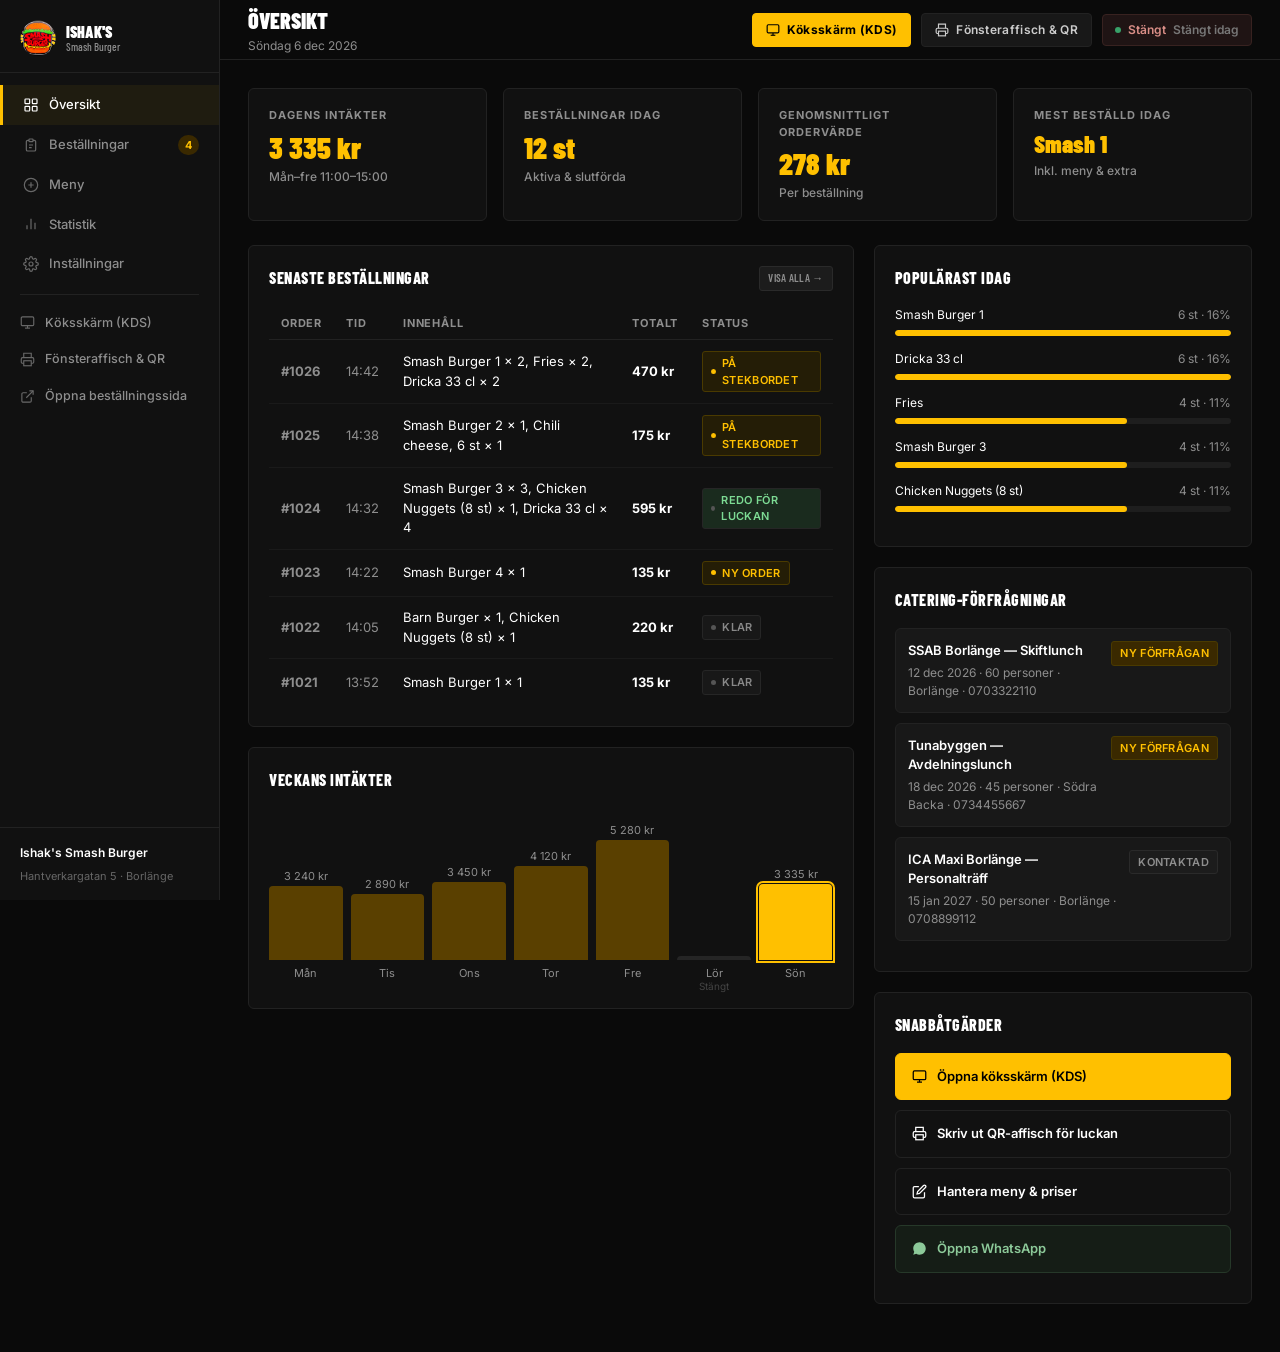
==== commit 0579b49a: "Fix mobile checkout cart controls, Swish copy flow, Swedish copy, catering sync, and mobile KDS/admi" ====
--- a/admin/index.html
+++ b/admin/index.html
@@ -40,6 +40,13 @@
 .nav-item.active{color:#fff;border-color:var(--yellow);background:rgba(255,192,0,.06)}
 .nav-item svg{flex-shrink:0;opacity:.7}
 .nav-item.active svg{opacity:1}
+.sidebar-sep{height:1px;background:var(--border);margin:10px 20px}
+.sidebar-link{
+  display:flex;align-items:center;gap:10px;padding:9px 20px;font-size:12.5px;font-weight:500;
+  color:var(--muted);transition:all .15s;
+}
+.sidebar-link:hover{color:#fff;background:var(--surface-2)}
+.sidebar-link svg{flex-shrink:0;opacity:.7}
 .sidebar-footer{padding:16px 20px;border-top:1px solid var(--border)}
 .sidebar-footer-name{font-size:12px;font-weight:600;margin-bottom:6px}
 .demo-badge{display:inline-block;background:var(--yellow);color:#000;font-family:var(--font-d);font-weight:800;font-size:11px;text-transform:uppercase;padding:3px 8px;border-radius:3px;letter-spacing:.5px}
@@ -277,6 +284,19 @@
       <svg width="16" height="16" fill="none" stroke="currentColor" stroke-width="1.8" viewBox="0 0 24 24"><circle cx="12" cy="12" r="3"/><path d="M19.4 15a1.65 1.65 0 00.33 1.82l.06.06a2 2 0 010 2.83 2 2 0 01-2.83 0l-.06-.06a1.65 1.65 0 00-1.82-.33 1.65 1.65 0 00-1 1.51V21a2 2 0 01-4 0v-.09A1.65 1.65 0 009 19.4a1.65 1.65 0 00-1.82.33l-.06.06a2 2 0 01-2.83-2.83l.06-.06A1.65 1.65 0 004.68 15a1.65 1.65 0 00-1.51-1H3a2 2 0 010-4h.09A1.65 1.65 0 004.6 9a1.65 1.65 0 00-.33-1.82l-.06-.06a2 2 0 012.83-2.83l.06.06A1.65 1.65 0 009 4.68a1.65 1.65 0 001-1.51V3a2 2 0 014 0v.09a1.65 1.65 0 001 1.51 1.65 1.65 0 001.82-.33l.06-.06a2 2 0 012.83 2.83l-.06.06A1.65 1.65 0 0019.4 9a1.65 1.65 0 001.51 1H21a2 2 0 010 4h-.09a1.65 1.65 0 00-1.51 1z"/></svg>
       Inställningar
     </div>
+    <div class="sidebar-sep"></div>
+    <a href="kds.html" class="sidebar-link">
+      <svg width="15" height="15" fill="none" stroke="currentColor" stroke-width="1.8" viewBox="0 0 24 24"><rect x="2" y="3" width="20" height="14" rx="2"/><line x1="8" y1="21" x2="16" y2="21"/><line x1="12" y1="17" x2="12" y2="21"/></svg>
+      Köksskärm (KDS)
+    </a>
+    <a href="qr.html" class="sidebar-link">
+      <svg width="15" height="15" fill="none" stroke="currentColor" stroke-width="1.8" viewBox="0 0 24 24"><polyline points="6 9 6 2 18 2 18 9"/><path d="M6 18H4a2 2 0 0 1-2-2v-5a2 2 0 0 1 2-2h16a2 2 0 0 1 2 2v5a2 2 0 0 1-2 2h-2"/><rect x="6" y="14" width="12" height="8"/></svg>
+      Fönsteraffisch &amp; QR
+    </a>
+    <a href="../menu.html" class="sidebar-link">
+      <svg width="15" height="15" fill="none" stroke="currentColor" stroke-width="1.8" viewBox="0 0 24 24"><path d="M18 13v6a2 2 0 0 1-2 2H5a2 2 0 0 1-2-2V8a2 2 0 0 1 2-2h6"/><polyline points="15 3 21 3 21 9"/><line x1="10" y1="14" x2="21" y2="3"/></svg>
+      Öppna beställningssida
+    </a>
   </nav>
 
   <div class="sidebar-footer">
@@ -374,27 +394,7 @@
 
           <div class="card">
             <div class="card-title">Catering-förfrågningar</div>
-            <div class="catering-item">
-              <div>
-                <div class="catering-name">Företagslunch — ICA Borlänge</div>
-                <div class="catering-meta">15 dec 2026 · 45 personer</div>
-              </div>
-              <span class="badge badge-muted">Kontaktad</span>
-            </div>
-            <div class="catering-item">
-              <div>
-                <div class="catering-name">SSAB Borlänge — Skiftlunch</div>
-                <div class="catering-meta">22 jan 2026 · 60 personer</div>
-              </div>
-              <span class="badge badge-yellow">Ny förfrågan</span>
-            </div>
-            <div class="catering-item">
-              <div>
-                <div class="catering-name">Byggmax &amp; Grannar — Företagsdag</div>
-                <div class="catering-meta">18 feb 2026 · 80 personer</div>
-              </div>
-              <span class="badge badge-yellow">Ny förfrågan</span>
-            </div>
+            <div id="cateringList"></div>
           </div>
 
           <div class="card">
@@ -962,7 +962,41 @@
       <div class="bar-track"><div class="bar-fill" style="width:${Math.round((b.pct / maxPct) * 100)}%"></div></div>
     </div>`).join('') : '<div style="color:var(--muted);font-size:12px">Inga ordrar ännu idag.</div>';
 
+  renderCateringList();
   renderWeekChart('weekChart', buildLiveWeekData(orders), false);
+}
+
+function renderCateringList() {
+  const wrap = document.getElementById('cateringList');
+  if (!wrap) return;
+  const list = typeof IshakStore !== 'undefined' && IshakStore.getCatering ? IshakStore.getCatering() : [];
+  if (!list.length) {
+    wrap.innerHTML = '<div style="color:var(--muted);font-size:12px">Inga catering-förfrågningar.</div>';
+    return;
+  }
+  wrap.innerHTML = list.slice(0, 5).map((c, idx) => {
+    const isNew = c.status === 'new';
+    return `
+      <div class="catering-item">
+        <div>
+          <div class="catering-name">${escapeHtml(c.title)}</div>
+          <div class="catering-meta">${escapeHtml(c.meta)}${c.phone ? ' · ' + escapeHtml(c.phone) : ''}</div>
+        </div>
+        <button type="button" class="badge ${isNew ? 'badge-yellow' : 'badge-muted'}" onclick="toggleCateringStatus(${idx})" style="cursor:pointer;flex-shrink:0">
+          ${isNew ? 'Ny förfrågan' : 'Kontaktad'}
+        </button>
+      </div>`;
+  }).join('');
+}
+
+function toggleCateringStatus(idx) {
+  if (typeof IshakStore === 'undefined' || !IshakStore.getCatering) return;
+  const list = IshakStore.getCatering();
+  if (!list[idx]) return;
+  list[idx].status = list[idx].status === 'new' ? 'contacted' : 'new';
+  IshakStore.saveCatering(list);
+  renderCateringList();
+  showToast(list[idx].status === 'contacted' ? 'Markerad som kontaktad' : 'Markerad som ny förfrågan');
 }
 
 function renderWeekChart(containerId, data, tall) {
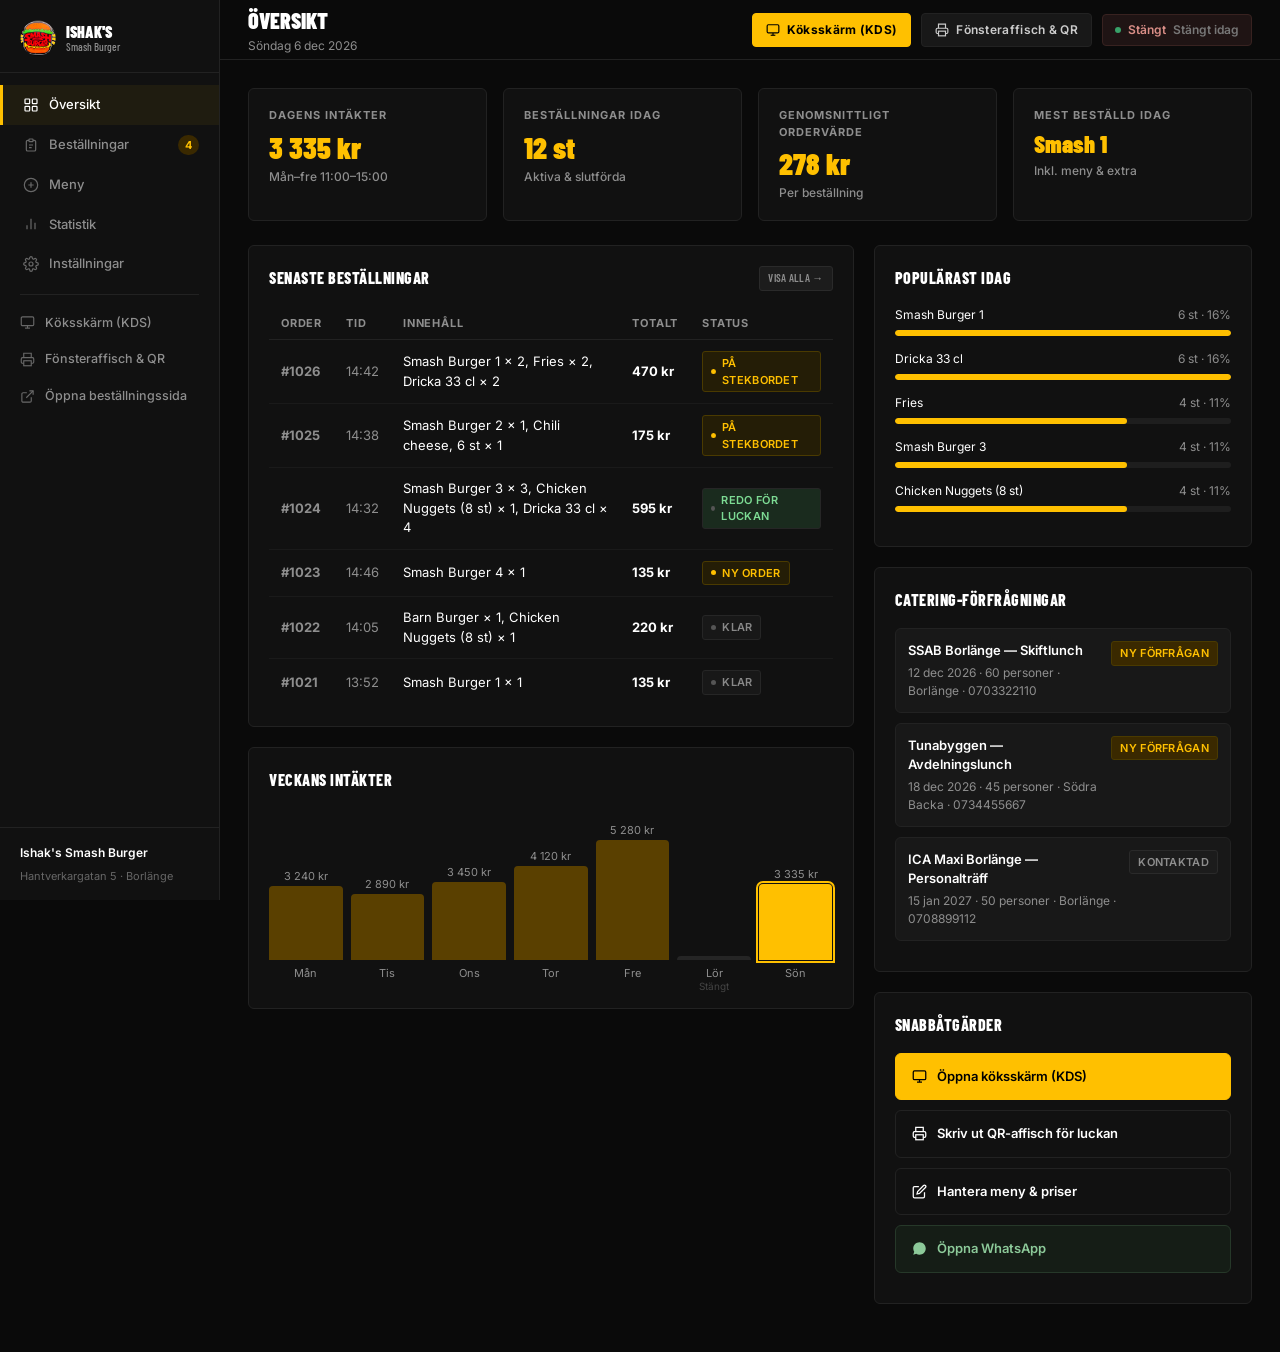
==== commit 2e879919: "Add live 3-step order tracker, Swish verification states, SMS alerts, and dual QR poster kit" ====
--- a/admin/index.html
+++ b/admin/index.html
@@ -747,14 +747,20 @@
   setupNav();
   setupMobileMenu();
 
+  const refreshFromStore = () => {
+    loadStoreState();
+    populateSettingsForms();
+    checkOpen();
+    renderAll();
+  };
+
   window.addEventListener('storage', (e) => {
     if (typeof IshakStore === 'undefined') return;
-    if (Object.values(IshakStore.KEYS).includes(e.key)) {
-      loadStoreState();
-      populateSettingsForms();
-      checkOpen();
-      renderAll();
-    }
+    if (Object.values(IshakStore.KEYS).includes(e.key)) refreshFromStore();
+  });
+  window.addEventListener('focus', refreshFromStore);
+  document.addEventListener('visibilitychange', () => {
+    if (!document.hidden) refreshFromStore();
   });
 });
 
@@ -1033,8 +1039,11 @@
       e.stopPropagation();
       const id = actionBtn.dataset.orderId;
       const action = actionBtn.dataset.orderAction;
-      if (action === 'done') markDone(id);
+      if (action === 'confirm') confirmOrderAdmin(id);
+      else if (action === 'ready') markReadyAdmin(id);
+      else if (action === 'done') markDone(id);
       else if (action === 'cancel') cancelOrder(id);
+      else if (action === 'sms') pingCustomerSMS(id);
       else if (action === 'whatsapp') pingCustomerWhatsApp(id);
       return;
     }
@@ -1051,6 +1060,18 @@
   });
 }
 
+function renderOrderChannelBadge(o) {
+  const k = o.kanal || 'Webb';
+  if (k.toLowerCase().includes('swish')) {
+    if (o.status === 'new' || o.paymentStatus === 'unverified') {
+      return '<span class="badge badge-yellow" style="font-size:10px">Swish (Stäm av)</span>';
+    }
+    return '<span class="badge badge-green" style="font-size:10px">Swish ✓</span>';
+  }
+  if (k === 'Foodora') return '<span class="badge badge-muted" style="font-size:10px">Foodora</span>';
+  return `<span class="badge badge-muted" style="font-size:10px">${escapeHtml(k)}</span>`;
+}
+
 function renderOrders() {
   const orders = getOrders();
   const tbody = document.getElementById('ordersBody');
@@ -1096,29 +1117,59 @@
         <td style="font-weight:700;color:var(--yellow)">${escapeHtml(o.id)}</td>
         <td style="color:var(--muted)">${escapeHtml(o.tid)}</td>
         <td style="max-width:260px;overflow:hidden;text-overflow:ellipsis;white-space:nowrap">${escapeHtml(summary)}</td>
-        <td><span class="badge ${o.kanal==='Foodora'?'badge-muted':'badge-green'}" style="font-size:10px">${escapeHtml(o.kanal || 'Webb')}</span></td>
+        <td>${renderOrderChannelBadge(o)}</td>
         <td style="font-weight:700">${Number(o.total) || 0} kr</td>
         <td>${statusBadge(o.status)}</td>
         <td>
-          ${inQueue ? `<button class="badge badge-yellow" data-order-action="done" data-order-id="${escapeHtml(o.id)}">Klar</button>` : ''}
+          ${o.status === 'new'
+            ? `<button class="badge badge-yellow" data-order-action="confirm" data-order-id="${escapeHtml(o.id)}">Bekräfta</button>`
+            : inQueue
+              ? `<button class="badge badge-yellow" data-order-action="done" data-order-id="${escapeHtml(o.id)}">Utlämnad</button>`
+              : ''}
         </td>
       </tr>
       <tr><td colspan="8" style="padding:0"><div class="order-detail${isExpanded ? ' open' : ''}" id="${domId}">
-        <div style="display:flex;flex-wrap:wrap;gap:14px;margin-bottom:8px;color:#ccc">
+        <div style="display:flex;flex-wrap:wrap;gap:14px;margin-bottom:8px;color:#ccc;align-items:center">
           ${o.customer ? `<span><strong style="color:#fff">Kund:</strong> ${escapeHtml(o.customer)}</span>` : ''}
           ${o.phone ? `<span><strong style="color:#fff">Telefon:</strong> ${escapeHtml(o.phone)}</span>` : ''}
           ${o.pickupTime ? `<span><strong style="color:#fff">Upphämtning:</strong> ${escapeHtml(o.pickupTime)}</span>` : ''}
+          <a href="../tack.html?order=${encodeURIComponent(String(o.id).replace(/^#/, ''))}" target="_blank" style="color:var(--yellow);font-weight:600;margin-left:auto">Öppna kundspårning ↗</a>
         </div>
         <strong style="color:#fff">Orderinnehåll:</strong>
         <ul class="order-items-list">${itemsListHtml}</ul>
         ${o.note ? `<div style="padding:8px;background:#1a1a1a;border-radius:4px;border-left:3px solid var(--yellow)"><strong style="color:#fff">Not:</strong> ${escapeHtml(o.note)}</div>` : ''}
         <div style="margin-top:10px;display:flex;gap:8px;flex-wrap:wrap">
-          ${inQueue ? `<button class="badge badge-yellow" data-order-action="done" data-order-id="${escapeHtml(o.id)}">Markera klar vid luckan</button>` : ''}
+          ${o.status === 'new' ? `<button class="badge badge-yellow" data-order-action="confirm" data-order-id="${escapeHtml(o.id)}">Bekräfta &amp; börja steka</button>` : ''}
+          ${o.status === 'cooking' ? `<button class="badge badge-green" data-order-action="ready" data-order-id="${escapeHtml(o.id)}">Markera klar vid luckan</button>` : ''}
+          ${inQueue ? `<button class="badge badge-muted" data-order-action="done" data-order-id="${escapeHtml(o.id)}">Markera utlämnad</button>` : ''}
+          <button class="badge badge-muted" data-order-action="sms" data-order-id="${escapeHtml(o.id)}">SMS kund</button>
+          <button class="badge badge-muted" data-order-action="whatsapp" data-order-id="${escapeHtml(o.id)}">WhatsApp kund</button>
           ${o.status !== 'avbruten' ? `<button class="badge badge-red" data-order-action="cancel" data-order-id="${escapeHtml(o.id)}">Avbryt</button>` : ''}
-          <button class="badge badge-muted" data-order-action="whatsapp" data-order-id="${escapeHtml(o.id)}">Meddela kund via WhatsApp</button>
         </div>
       </div></td></tr>`;
   }).join('');
+}
+
+function pingCustomerSMS(id) {
+  const o = getOrders().find(x => x.id === id);
+  const s = typeof IshakStore !== 'undefined' ? IshakStore.getSettings() : {};
+  const greeting = o?.customer ? `Hej ${o.customer}!` : 'Hej!';
+  const body = `${greeting} Din beställning ${id} hos ${s.name || "Ishak's Smash Burger"} är nu klar vid luckan (${s.address || 'Hantverkargatan 5'}). Välkommen!`;
+  if (typeof IshakStore !== 'undefined' && IshakStore.formatSwedishSMS) {
+    window.location.href = IshakStore.formatSwedishSMS(o?.phone, body);
+  }
+}
+
+function confirmOrderAdmin(id) {
+  if (typeof IshakStore !== 'undefined') IshakStore.updateOrderStatus(id, 'cooking');
+  renderAll();
+  showToast(`Order ${id} bekräftad — skickad till stekbordet!`);
+}
+
+function markReadyAdmin(id) {
+  if (typeof IshakStore !== 'undefined') IshakStore.updateOrderStatus(id, 'ready');
+  renderAll();
+  showToast(`Order ${id} klar att hämtas vid luckan!`);
 }
 
 function pingCustomerWhatsApp(id) {
@@ -1332,12 +1383,12 @@
   const total = active.length || 1;
   const countBy = (matcher) => active.filter(o => matcher(o.kanal || '')).length;
   const swishCount = countBy(k => k.toLowerCase().includes('swish'));
-  const waCount = countBy(k => k.toLowerCase().includes('whatsapp'));
+  const waCount = countBy(k => k.toLowerCase().includes('whatsapp') || k.toLowerCase().includes('luckan'));
   const foodoraCount = countBy(k => k.toLowerCase().includes('foodora'));
 
   const data = [
-    { label: 'Swish Direkt (Webb)', val: Math.round((swishCount / total) * 100), count: swishCount, color: 'var(--yellow)' },
-    { label: 'WhatsApp', val: Math.round((waCount / total) * 100), count: waCount, color: '#8cc999' },
+    { label: 'Swish i förväg', val: Math.round((swishCount / total) * 100), count: swishCount, color: 'var(--yellow)' },
+    { label: 'Vid luckan / WhatsApp', val: Math.round((waCount / total) * 100), count: waCount, color: '#8cc999' },
     { label: 'Foodora', val: Math.round((foodoraCount / total) * 100), count: foodoraCount, color: '#5a4000' }
   ];
   const pc = document.getElementById('paymentChart');
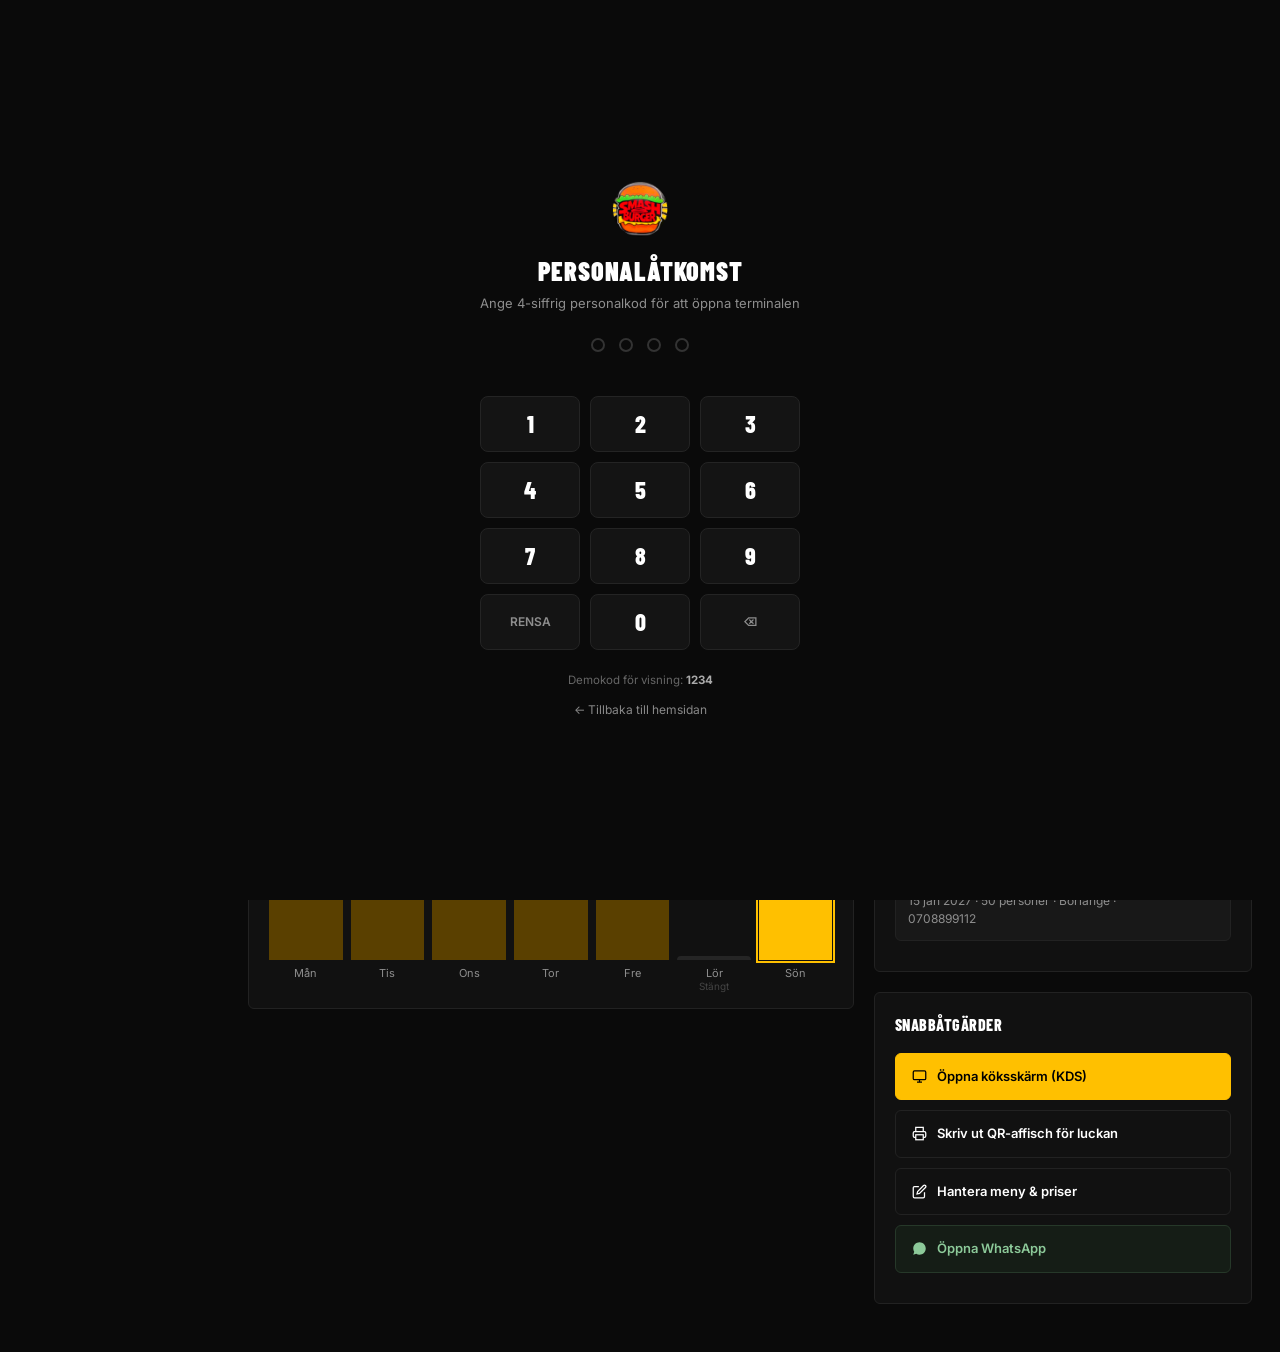
==== commit e6b6e6a8: "Remove staff bar from customer page and protect admin/KDS behind POS PIN lock" ====
--- a/admin/index.html
+++ b/admin/index.html
@@ -297,6 +297,10 @@
       <svg width="15" height="15" fill="none" stroke="currentColor" stroke-width="1.8" viewBox="0 0 24 24"><path d="M18 13v6a2 2 0 0 1-2 2H5a2 2 0 0 1-2-2V8a2 2 0 0 1 2-2h6"/><polyline points="15 3 21 3 21 9"/><line x1="10" y1="14" x2="21" y2="3"/></svg>
       Öppna beställningssida
     </a>
+    <button type="button" class="sidebar-link" onclick="IshakAuth.lock()" style="width:100%;text-align:left;">
+      <svg width="15" height="15" fill="none" stroke="currentColor" stroke-width="1.8" viewBox="0 0 24 24"><rect x="3" y="11" width="18" height="11" rx="2"/><path d="M7 11V7a5 5 0 0110 0v4"/></svg>
+      Lås terminal
+    </button>
   </nav>
 
   <div class="sidebar-footer">
@@ -634,14 +638,22 @@
           </div>
 
           <div class="card">
-            <div class="card-title">Systeminfo</div>
+            <div class="card-title">Säkerhet &amp; Systeminfo</div>
+            <div class="settings-section" style="margin-bottom:16px">
+              <label class="settings-label">Personalkod (4 siffror för Admin &amp; KDS)</label>
+              <div style="display:flex;gap:8px;align-items:center">
+                <input type="text" id="setStaffPin" maxlength="4" inputmode="numeric" pattern="[0-9]{4}" value="1234" style="max-width:110px;text-align:center;font-family:var(--font-d);font-weight:800;font-size:18px;letter-spacing:3px;color:var(--yellow)" />
+                <button class="save-btn" onclick="saveSettingsSection('pin')" style="padding:8px 16px;font-size:13px">Spara kod</button>
+              </div>
+            </div>
             <div style="font-size:12px;color:var(--muted);line-height:2">
-              <div>Version: <span style="color:#fff">1.1.0 (Live Demo)</span></div>
+              <div>Version: <span style="color:#fff">1.2.0 (Live POS Demo)</span></div>
               <div>Webbplats: <a href="../menu.html" target="_blank" style="color:var(--yellow)">Öppna beställningssida</a></div>
               <div>Swish Företag: <span id="sysSwish" style="color:#8cc999">123 082 44 41</span></div>
-              <div>Lokal synkronisering: <span style="color:#8cc999">Aktiv (Meny + KDS + Ordrar)</span></div>
+              <div>Synkronisering: <span style="color:#8cc999">Aktiv (Meny + KDS + Spårning)</span></div>
             </div>
-            <div style="margin-top:12px;padding-top:12px;border-top:1px solid var(--border)">
+            <div style="margin-top:12px;padding-top:12px;border-top:1px solid var(--border);display:flex;gap:8px;flex-wrap:wrap">
+              <button class="badge badge-muted" onclick="IshakAuth.lock()" style="cursor:pointer;padding:6px 12px">Lås skärm nu</button>
               <button class="badge badge-muted" onclick="resetDemoData()" style="cursor:pointer;padding:6px 12px">Återställ demo-data</button>
             </div>
           </div>
@@ -656,6 +668,7 @@
 
 <script src="../menu-data.js"></script>
 <script src="../store.js"></script>
+<script src="auth-guard.js"></script>
 <script>
 // ===== DATA & HELPERS =====
 function escapeHtml(str) {
@@ -1423,6 +1436,7 @@
   setVal('setOutroMsg', s.outroMsg);
   setVal('setWaitTime', s.waitTime);
   setVal('setOrderType', s.orderType);
+  setVal('setStaffPin', s.staffPin || '1234');
 
   const acceptEl = document.getElementById('acceptOrders');
   if (acceptEl) acceptEl.checked = s.acceptOrders !== false;
@@ -1456,6 +1470,13 @@
     s.orderType = getVal('setOrderType', s.orderType);
     const acceptEl = document.getElementById('acceptOrders');
     if (acceptEl) s.acceptOrders = acceptEl.checked;
+  } else if (section === 'pin') {
+    const pinVal = getVal('setStaffPin', '1234').replace(/\D/g, '');
+    if (pinVal.length !== 4) {
+      showToast('Ange exakt 4 siffror för personalkod');
+      return;
+    }
+    s.staffPin = pinVal;
   }
 
   IshakStore.saveSettings(s);
